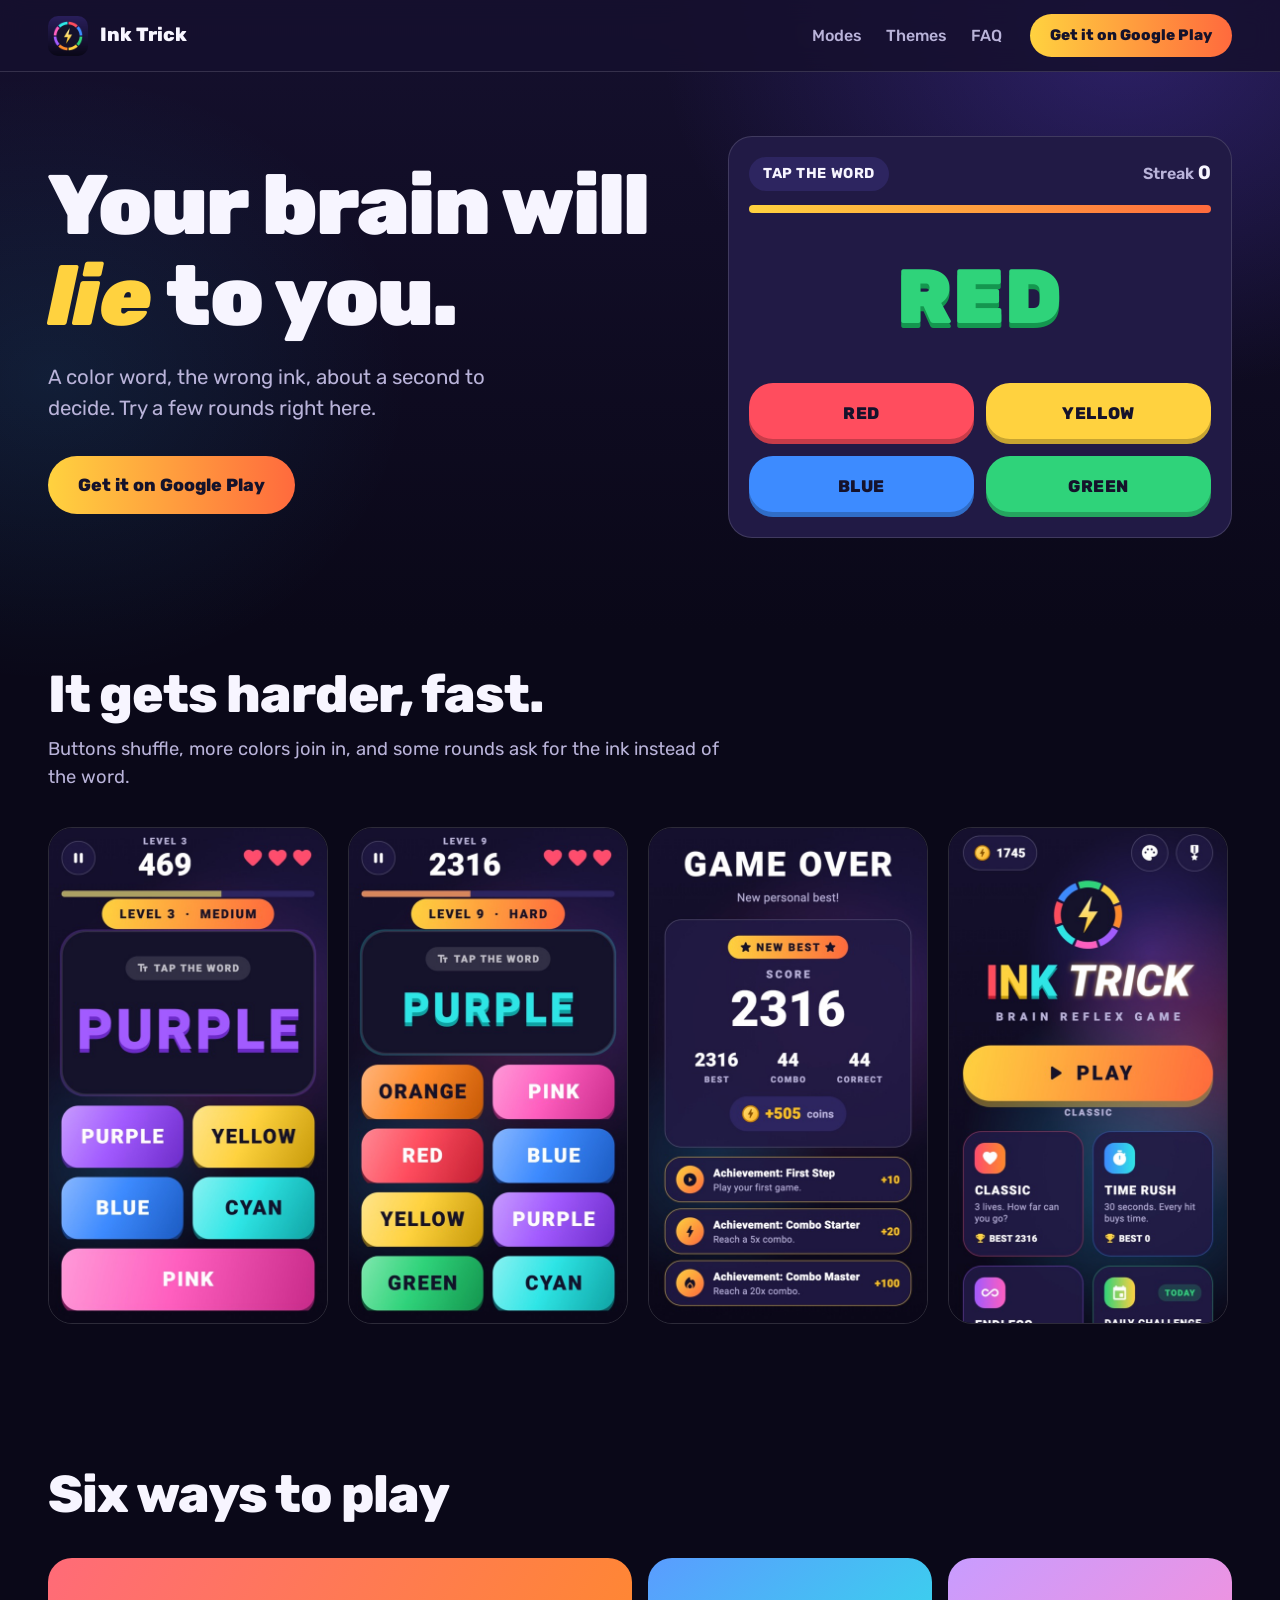
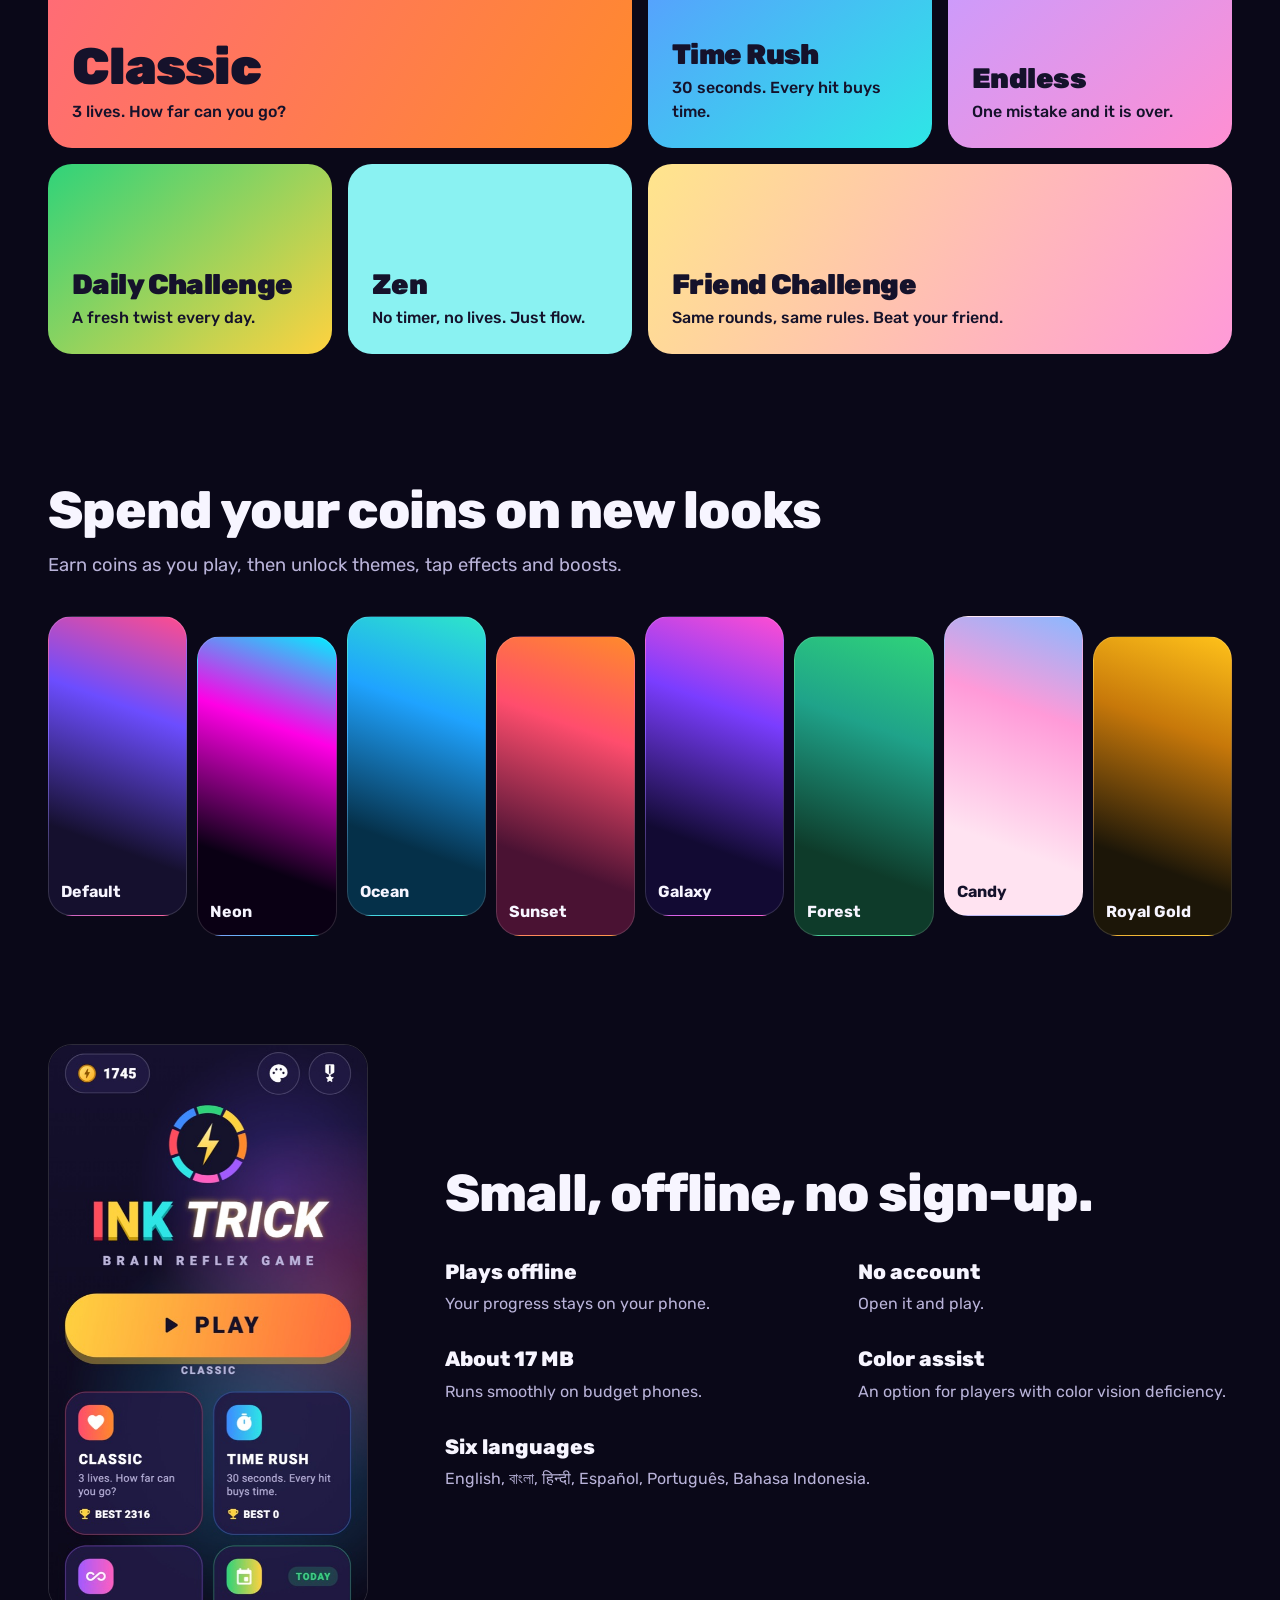
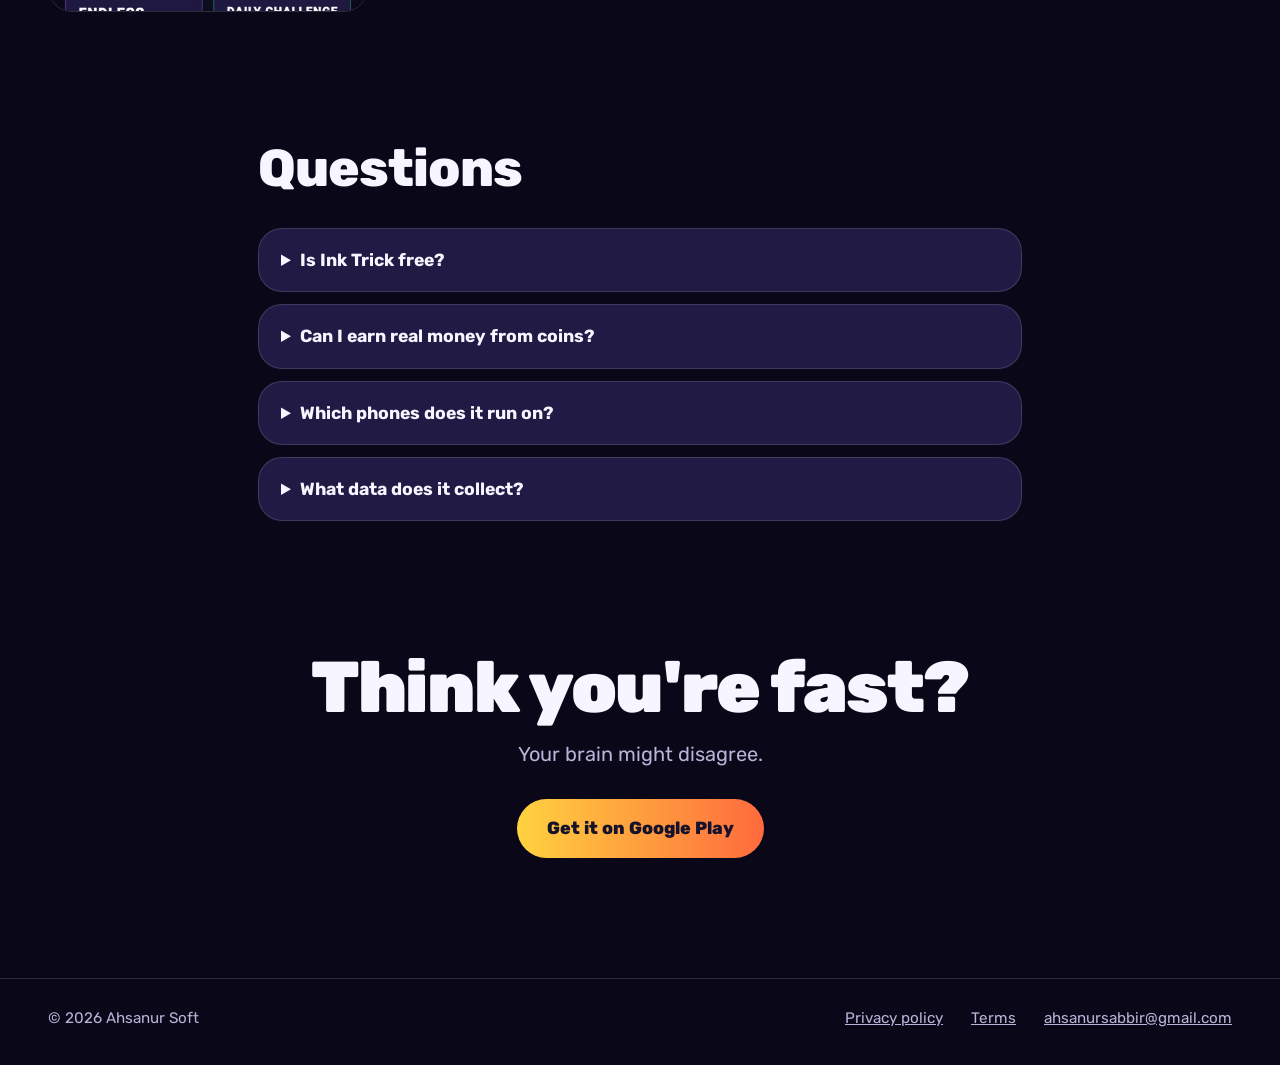
==== index.html @ 0a44278e "Add Ink Trick landing page and app-ads.txt One-page static site with a playable demo, served from th" ====
<!doctype html>
<html lang="en">
<head>
  <meta charset="utf-8">
  <meta name="viewport" content="width=device-width, initial-scale=1">
  <title>Ink Trick: Brain Reflex Game for Android</title>
  <meta name="description" content="A fast brain reflex game built on the Stroop effect. Tap the right color before time runs out. Free on Android, plays offline, no account needed.">
  <meta name="theme-color" content="#15102E">
  <link rel="icon" href="assets/icon.png" type="image/png">
  <link rel="preload" href="assets/rubik.woff2" as="font" type="font/woff2" crossorigin>
  <link rel="stylesheet" href="styles.css">
  <meta property="og:type" content="website">
  <meta property="og:title" content="Ink Trick: Brain Reflex Game">
  <meta property="og:description" content="Your eyes read one color. The ink shows another. Can you tap the right one in time?">
  <meta property="og:image" content="assets/og.jpg">
  <meta name="twitter:card" content="summary_large_image">
</head>
<body>
  <header class="nav">
    <a class="brand" href="#top">
      <img src="assets/icon.png" width="40" height="40" alt="">
      <span>Ink Trick</span>
    </a>
    <nav aria-label="Sections">
      <a href="#modes">Modes</a>
      <a href="#themes">Themes</a>
      <a href="#faq">FAQ</a>
    </nav>
    <a class="cta cta-small" href="https://play.google.com/store/apps/details?id=com.inktrick">Get it on Google Play</a>
  </header>

  <main id="top">
    <section class="hero">
      <div class="hero-copy">
        <h1>Your brain will <em>lie</em> to you.</h1>
        <p>A color word, the wrong ink, about a second to decide. Try a few rounds right here.</p>
        <a class="cta" href="https://play.google.com/store/apps/details?id=com.inktrick">Get it on Google Play</a>
      </div>

      <div class="demo" id="demo" aria-label="Playable Ink Trick demo">
        <div class="demo-top">
          <span id="rule" class="rule">Tap the word</span>
          <span class="streak">Streak <b id="streak">0</b></span>
        </div>
        <div class="timer"><div id="bar"></div></div>
        <div class="word-wrap">
          <div id="word" class="word" aria-live="polite">BLUE</div>
        </div>
        <div id="answers" class="answers"></div>
        <div id="over" class="over" hidden>
          <p id="overTitle" class="over-title"></p>
          <p id="overText"></p>
          <button id="again" class="again" type="button">Play again</button>
        </div>
      </div>
    </section>

    <section class="screens reveal">
      <div class="head">
        <h2>It gets harder, fast.</h2>
        <p>Buttons shuffle, more colors join in, and some rounds ask for the ink instead of the word.</p>
      </div>
      <div class="strip" tabindex="0" aria-label="Game screenshots">
        <img src="assets/01_gameplay.jpg" width="563" height="1000" loading="lazy" alt="Gameplay: the word PURPLE with five colored answer buttons">
        <img src="assets/02_hard_level.jpg" width="563" height="1000" loading="lazy" alt="A harder level with more colors on screen">
        <img src="assets/03_game_over.jpg" width="563" height="1000" loading="lazy" alt="Game over screen showing the final score">
        <img src="assets/00_home.jpg" width="563" height="1000" loading="lazy" alt="Home screen with the Play button and game modes">
        <img src="assets/05_how_to_play.jpg" width="563" height="1000" loading="lazy" alt="How to play screen explaining the rules">
      </div>
    </section>

    <section class="modes reveal" id="modes">
      <h2>Six ways to play</h2>
      <div class="bento">
        <article class="tile t-classic"><h3>Classic</h3><p>3 lives. How far can you go?</p></article>
        <article class="tile t-rush"><h3>Time Rush</h3><p>30 seconds. Every hit buys time.</p></article>
        <article class="tile t-endless"><h3>Endless</h3><p>One mistake and it is over.</p></article>
        <article class="tile t-daily"><h3>Daily Challenge</h3><p>A fresh twist every day.</p></article>
        <article class="tile t-zen"><h3>Zen</h3><p>No timer, no lives. Just flow.</p></article>
        <article class="tile t-friend"><h3>Friend Challenge</h3><p>Same rounds, same rules. Beat your friend.</p></article>
      </div>
    </section>

    <section class="themes reveal" id="themes">
      <h2>Spend your coins on new looks</h2>
      <p class="lede">Earn coins as you play, then unlock themes, tap effects and boosts.</p>
      <ul class="swatches">
        <li style="--a:#15102E;--b:#6C4DFF;--c:#FF4D8D">Default</li>
        <li style="--a:#0A0014;--b:#FF00E5;--c:#00F0FF">Neon</li>
        <li style="--a:#053049;--b:#1FA3FF;--c:#2EE6C8">Ocean</li>
        <li style="--a:#4A1233;--b:#FF4D6D;--c:#FF8A2B">Sunset</li>
        <li style="--a:#120A33;--b:#7A3DFF;--c:#FF4DD2">Galaxy</li>
        <li style="--a:#0E3B2A;--b:#1FA38A;--c:#2FD37A">Forest</li>
        <li class="light" style="--a:#FFE3F1;--b:#FF9AD8;--c:#8AB8FF">Candy</li>
        <li style="--a:#1C1608;--b:#C7780A;--c:#FFC21A">Royal Gold</li>
      </ul>
    </section>

    <section class="facts reveal">
      <img src="assets/00_home.jpg" width="563" height="1000" loading="lazy" alt="Ink Trick home screen">
      <div>
        <h2>Small, offline, no sign-up.</h2>
        <dl>
          <div><dt>Plays offline</dt><dd>Your progress stays on your phone.</dd></div>
          <div><dt>No account</dt><dd>Open it and play.</dd></div>
          <div><dt>About 17 MB</dt><dd>Runs smoothly on budget phones.</dd></div>
          <div><dt>Color assist</dt><dd>An option for players with color vision deficiency.</dd></div>
          <div class="wide"><dt>Six languages</dt><dd>English, বাংলা, हिन्दी, Español, Português, Bahasa Indonesia.</dd></div>
        </dl>
      </div>
    </section>

    <section class="faq reveal" id="faq">
      <h2>Questions</h2>
      <details>
        <summary>Is Ink Trick free?</summary>
        <p>Yes. The game is free and shows ads. Rewarded ads are always your choice.</p>
      </details>
      <details>
        <summary>Can I earn real money from coins?</summary>
        <p>No. Coins are only for use inside the game, on themes, tap effects and boosts. They cannot be cashed out.</p>
      </details>
      <details>
        <summary>Which phones does it run on?</summary>
        <p>Android phones and tablets, through Google Play.</p>
      </details>
      <details>
        <summary>What data does it collect?</summary>
        <p>The game has no account and no server of its own. Ads may use device data, as the <a href="https://ahsanurrahman.me/ink-trick/privacy-policy.html">privacy policy</a> explains.</p>
      </details>
    </section>

    <section class="closing reveal">
      <h2>Think you're fast?</h2>
      <p>Your brain might disagree.</p>
      <a class="cta" href="https://play.google.com/store/apps/details?id=com.inktrick">Get it on Google Play</a>
    </section>
  </main>

  <footer>
    <span>© 2026 Ahsanur Soft</span>
    <a href="https://ahsanurrahman.me/ink-trick/privacy-policy.html">Privacy policy</a>
    <a href="https://ahsanurrahman.me/ink-trick/terms.html">Terms</a>
    <a href="mailto:ahsanursabbir@gmail.com">ahsanursabbir@gmail.com</a>
  </footer>

  <script src="app.js"></script>
</body>
</html>
---- styles.css ----
@font-face {
  font-family: "Rubik";
  src: url("assets/rubik.woff2") format("woff2");
  font-weight: 300 900;
  font-style: normal;
  font-display: swap;
}
@font-face {
  font-family: "Rubik";
  src: url("assets/rubik-italic.woff2") format("woff2");
  font-weight: 300 900;
  font-style: italic;
  font-display: swap;
}

/* Colors are the game's own values (game_theme.dart, game_colors.dart).
   The site is dark only because the game's default look is. */
:root {
  --bg-top: #15102e;
  --bg-bottom: #0a0818;
  --surface: #211a45;
  --surface-high: #2d2560;
  --outline: rgb(255 255 255 / .14);
  --text: #f7f5ff;
  --muted: #b9b3d9;
  --ink: #15122b;
  --yellow: #ffd23f;
  --orange: #ff6a3d;
  --radius: 24px;
  --gutter: clamp(16px, 4vw, 48px);
  color-scheme: dark;
}

* { box-sizing: border-box; margin: 0; }
html { scroll-behavior: smooth; scroll-padding-top: 88px; }
body {
  font-family: "Rubik", system-ui, -apple-system, "Segoe UI", "Noto Sans Bengali", sans-serif;
  color: var(--text);
  line-height: 1.5;
  background:
    radial-gradient(52vw 40vw at 88% 4%, rgb(108 77 255 / .28), transparent 70%),
    radial-gradient(40vw 34vw at 4% 42%, rgb(46 197 255 / .10), transparent 70%),
    linear-gradient(var(--bg-top), var(--bg-bottom) 70%);
  background-attachment: fixed;
  background-color: var(--bg-bottom);
  overflow-x: hidden;
}
img { display: block; max-width: 100%; height: auto; }
a { color: inherit; }
:focus-visible { outline: 3px solid var(--yellow); outline-offset: 3px; }

h1, h2, h3 { line-height: 1.08; letter-spacing: -.02em; font-weight: 800; }
h2 { font-size: clamp(2rem, 4.4vw, 3.25rem); }

.cta {
  display: inline-block;
  padding: 16px 30px;
  border-radius: 999px;
  background: linear-gradient(90deg, var(--yellow), var(--orange));
  color: var(--ink);
  font-weight: 800;
  font-size: 1.1rem;
  text-decoration: none;
  white-space: nowrap;
  transition: transform .25s cubic-bezier(.16, 1, .3, 1);
}
.cta:hover { transform: translateY(-2px); }
.cta:active { transform: scale(.98); }
.cta-small { padding: 10px 20px; font-size: .95rem; }

/* Nav */
.nav {
  position: sticky;
  top: 0;
  z-index: 10;
  display: flex;
  align-items: center;
  gap: 28px;
  height: 72px;
  padding: 0 var(--gutter);
  background: rgb(21 16 46 / .86);
  border-bottom: 1px solid var(--outline);
  backdrop-filter: blur(12px);
  -webkit-backdrop-filter: blur(12px);
}
.brand { display: flex; align-items: center; gap: 12px; font-weight: 800; font-size: 1.2rem; text-decoration: none; }
.brand img { border-radius: 10px; }
.nav nav { display: flex; gap: 24px; margin-left: auto; }
.nav nav a { color: var(--muted); text-decoration: none; font-weight: 500; }
.nav nav a:hover { color: var(--text); }

section, footer { max-width: 1280px; margin-inline: auto; padding-inline: var(--gutter); }
main > section + section { margin-top: clamp(72px, 10vw, 136px); }

/* Hero */
.hero {
  display: grid;
  grid-template-columns: 1.1fr .9fr;
  gap: clamp(32px, 5vw, 72px);
  align-items: center;
  padding-top: clamp(32px, 5vw, 64px);
}
h1 { font-size: clamp(3rem, 6.6vw, 5.5rem); font-weight: 900; }
h1 em { font-style: italic; color: var(--yellow); padding-right: .06em; }
.hero-copy p { margin: 20px 0 32px; max-width: 34ch; font-size: clamp(1.1rem, 1.6vw, 1.3rem); color: var(--muted); }

/* Demo */
.demo {
  position: relative;
  padding: 20px;
  border-radius: var(--radius);
  background: var(--surface);
  border: 1px solid var(--outline);
  overflow: hidden;
}
.demo-top { display: flex; justify-content: space-between; align-items: center; font-weight: 600; color: var(--muted); }
.rule { padding: 6px 14px; border-radius: 999px; background: var(--surface-high); font-size: .9rem; font-weight: 700; color: var(--text); letter-spacing: .04em; text-transform: uppercase; }
.streak b { color: var(--text); font-size: 1.2rem; font-variant-numeric: tabular-nums; }
.timer { height: 8px; margin-top: 14px; border-radius: 999px; background: var(--bg-bottom); overflow: hidden; }
.timer div { height: 100%; background: linear-gradient(90deg, var(--yellow), var(--orange)); transform-origin: left; }
.word-wrap { display: grid; place-items: center; height: clamp(120px, 15vw, 170px); }
.word {
  font-weight: 900;
  font-size: clamp(2.8rem, 6.4vw, 4.8rem);
  letter-spacing: .01em;
  line-height: 1;
  text-shadow: 0 5px 0 var(--shade, transparent);
}
.answers { display: grid; grid-template-columns: 1fr 1fr; gap: 12px; }
.answers button {
  padding: 18px 8px;
  border: 0;
  border-radius: var(--radius);
  font: inherit;
  font-weight: 800;
  font-size: 1.05rem;
  letter-spacing: .03em;
  cursor: pointer;
  box-shadow: inset 0 -5px 0 rgb(0 0 0 / .22);
  transition: transform .12s ease-out;
}
.answers button:active { transform: translateY(2px) scale(.98); }
.over {
  position: absolute;
  inset: 0;
  display: flex;
  flex-direction: column;
  align-items: center;
  justify-content: center;
  gap: 10px;
  padding: 24px;
  text-align: center;
  background: rgb(21 16 46 / .95);
}
.over[hidden] { display: none; }
.over-title { font-size: 2rem; font-weight: 900; }
.over p { color: var(--muted); }
.over .over-title { color: var(--text); }
.again {
  margin-top: 10px;
  padding: 12px 28px;
  border-radius: 999px;
  border: 2px solid var(--yellow);
  background: transparent;
  color: var(--yellow);
  font: inherit;
  font-weight: 800;
  cursor: pointer;
}
.again:hover { background: var(--yellow); color: var(--ink); }

/* Screens */
.head p, .lede { margin-top: 14px; max-width: 58ch; color: var(--muted); font-size: 1.15rem; }
.strip {
  display: grid;
  grid-auto-flow: column;
  grid-auto-columns: clamp(200px, 22vw, 280px);
  gap: 20px;
  margin-top: 36px;
  padding-bottom: 14px;
  overflow-x: auto;
  scroll-snap-type: x mandatory;
  scrollbar-color: var(--surface-high) transparent;
}
.strip img { border-radius: var(--radius); scroll-snap-align: start; border: 1px solid var(--outline); }

/* Modes */
.bento {
  display: grid;
  grid-template-columns: repeat(4, 1fr);
  grid-auto-rows: minmax(190px, auto);
  gap: 16px;
  margin-top: 36px;
}
.tile {
  display: flex;
  flex-direction: column;
  justify-content: flex-end;
  gap: 6px;
  padding: 24px;
  border-radius: var(--radius);
  color: var(--ink);
  transition: transform .3s cubic-bezier(.16, 1, .3, 1);
}
.tile:hover { transform: translateY(-4px); }
.tile h3 { font-size: clamp(1.4rem, 2.2vw, 1.9rem); font-weight: 900; }
.tile p { font-weight: 500; }
.t-classic { grid-column: span 2; background: linear-gradient(120deg, #ff6b78, #ff8a2b); }
.t-classic h3 { font-size: clamp(2rem, 4vw, 3.25rem); }
.t-rush { background: linear-gradient(140deg, #5a9cff, #2ee6e6); }
.t-endless { background: linear-gradient(140deg, #c89cff, #ff8fd2); }
.t-daily { background: linear-gradient(140deg, #2fd37a, #ffd23f); }
.t-zen { background: #8af2f2; }
.t-friend { grid-column: span 2; background: linear-gradient(120deg, #ffe58c, #ff9ad8); }

/* Themes */
.swatches {
  display: grid;
  grid-template-columns: repeat(8, 1fr);
  gap: 10px;
  margin-top: 36px;
  padding: 0;
  list-style: none;
}
.swatches li {
  display: flex;
  align-items: flex-end;
  min-height: 300px;
  padding: 14px 12px;
  border-radius: var(--radius);
  border: 1px solid var(--outline);
  font-weight: 700;
  line-height: 1.15;
  color: #f7f5ff;
  background: linear-gradient(200deg, var(--c), var(--b) 32%, var(--a) 74%);
}
.swatches li.light { color: var(--ink); }
.swatches li:nth-child(even) { transform: translateY(20px); }

/* Facts */
.facts {
  display: grid;
  grid-template-columns: minmax(220px, 320px) 1fr;
  gap: clamp(32px, 6vw, 88px);
  align-items: center;
}
.facts img { border-radius: var(--radius); border: 1px solid var(--outline); }
.facts dl { display: grid; grid-template-columns: 1fr 1fr; gap: 28px 40px; margin-top: 36px; }
.facts dt { font-weight: 800; font-size: 1.3rem; }
.facts dd { margin: 4px 0 0; color: var(--muted); }
.facts .wide { grid-column: 1 / -1; }

/* FAQ */
.faq { max-width: 860px; }
.faq details { margin-top: 12px; padding: 18px 22px; border-radius: var(--radius); background: var(--surface); border: 1px solid var(--outline); }
.faq h2 + details { margin-top: 32px; }
.faq summary { font-weight: 700; font-size: 1.1rem; cursor: pointer; }
.faq details p { margin-top: 10px; color: var(--muted); }
.faq a { color: var(--yellow); }

/* Closing */
.closing { text-align: center; }
.closing h2 { font-size: clamp(2.6rem, 6vw, 4.5rem); font-weight: 900; }
.closing p { margin: 12px 0 30px; color: var(--muted); font-size: 1.25rem; }

footer {
  display: flex;
  flex-wrap: wrap;
  gap: 12px 28px;
  margin-top: clamp(72px, 10vw, 120px);
  padding-block: 28px 36px;
  border-top: 1px solid var(--outline);
  color: var(--muted);
  font-size: .95rem;
}
footer span { margin-right: auto; }

/* Reveal only runs when JS adds .js, so content is visible without it. */
@media (prefers-reduced-motion: no-preference) {
  .js .reveal { opacity: 0; transform: translateY(24px); transition: opacity .7s cubic-bezier(.16, 1, .3, 1), transform .7s cubic-bezier(.16, 1, .3, 1); }
  .js .reveal.seen { opacity: 1; transform: none; }
  .word.pop { animation: pop .22s cubic-bezier(.16, 1, .3, 1); }
  @keyframes pop { from { transform: scale(.86); opacity: .4; } }
}
@media (prefers-reduced-motion: reduce) {
  html { scroll-behavior: auto; }
  .cta, .tile, .answers button { transition: none; }
}

@media (max-width: 900px) {
  .hero { grid-template-columns: 1fr; }
  .hero-copy p { max-width: none; }
  .bento { grid-template-columns: 1fr 1fr; grid-auto-rows: minmax(150px, auto); }
  .swatches { grid-template-columns: repeat(4, 1fr); }
  .swatches li { min-height: 170px; }
  .swatches li:nth-child(even) { transform: none; }
  .facts { grid-template-columns: 1fr; }
  .facts img { display: none; }
}
@media (max-width: 640px) {
  .nav { gap: 12px; }
  .nav nav { display: none; }
  .nav .cta-small { margin-left: auto; padding: 9px 14px; font-size: .85rem; }
  .brand span { display: none; }
  .bento { grid-template-columns: 1fr; }
  .t-classic, .t-friend { grid-column: auto; }
  .swatches { grid-template-columns: 1fr 1fr; }
  .facts dl { grid-template-columns: 1fr; }
  .strip { grid-auto-columns: 62vw; }
}
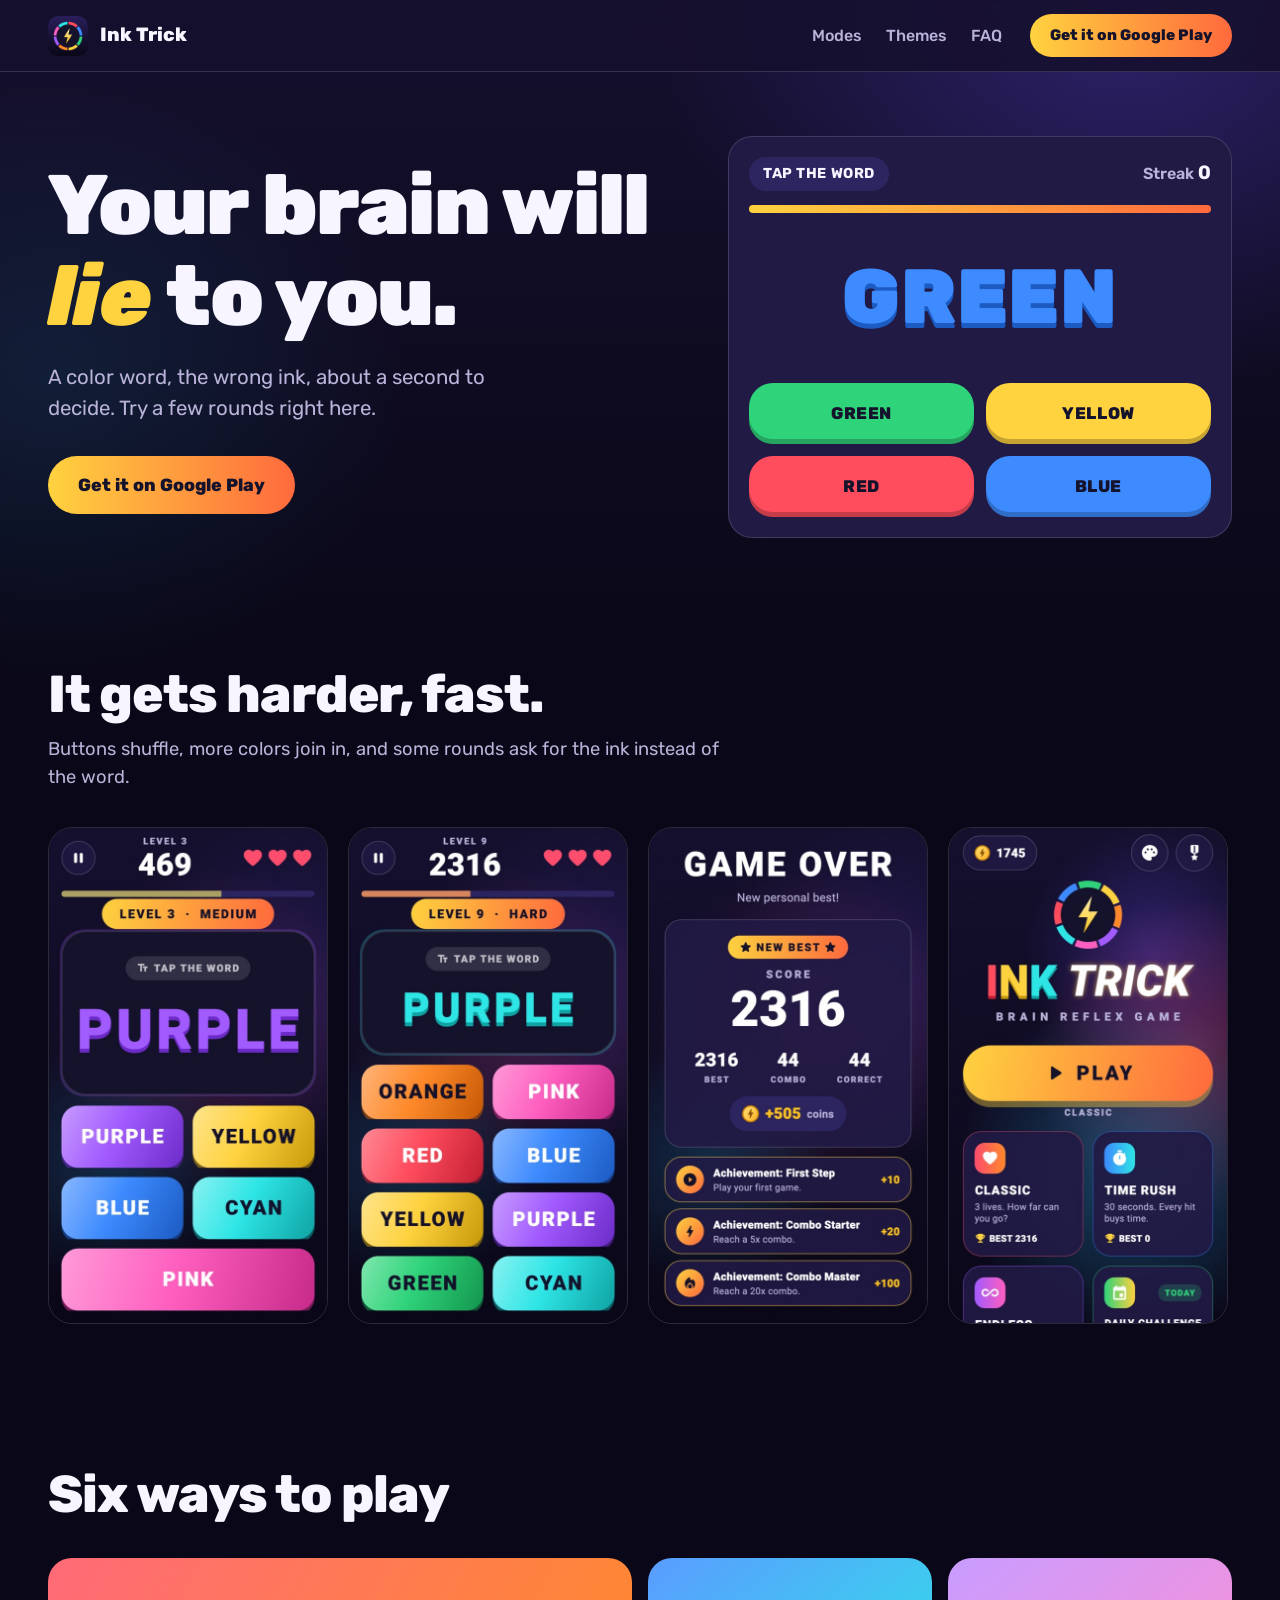
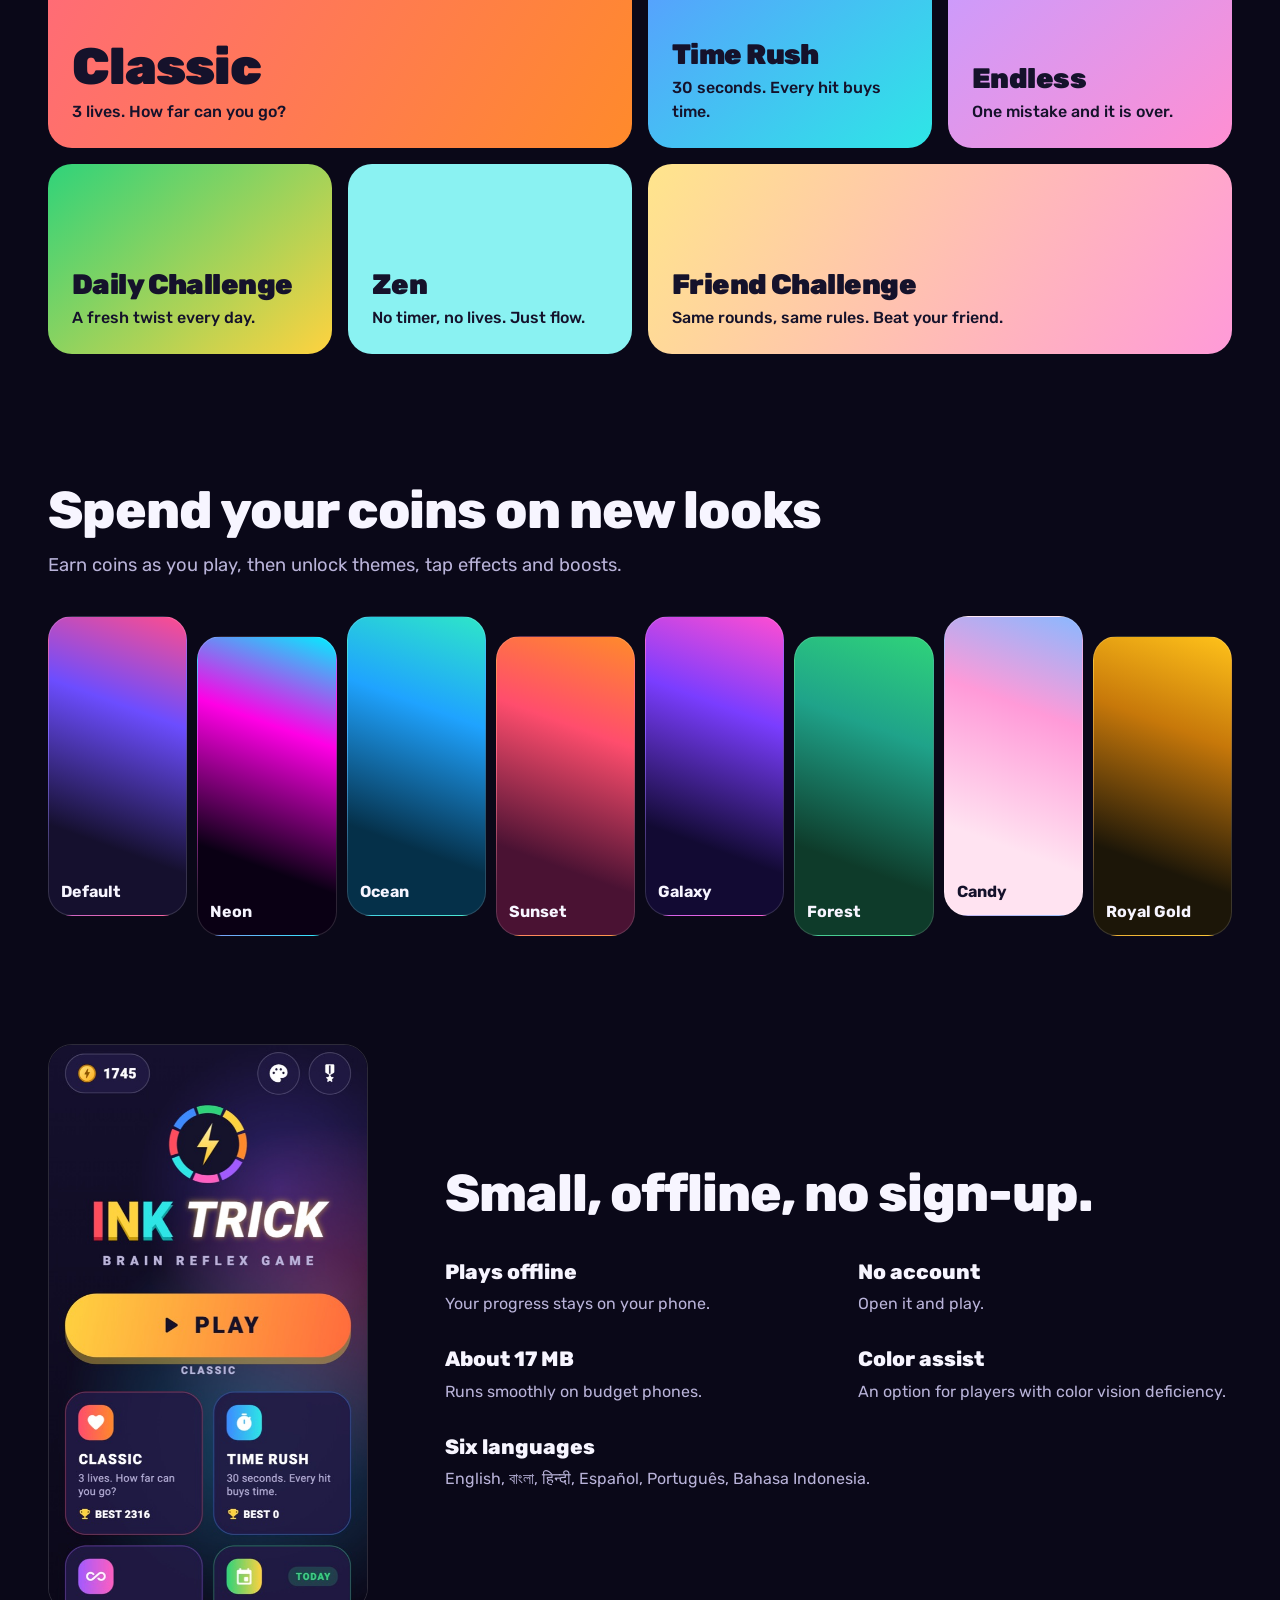
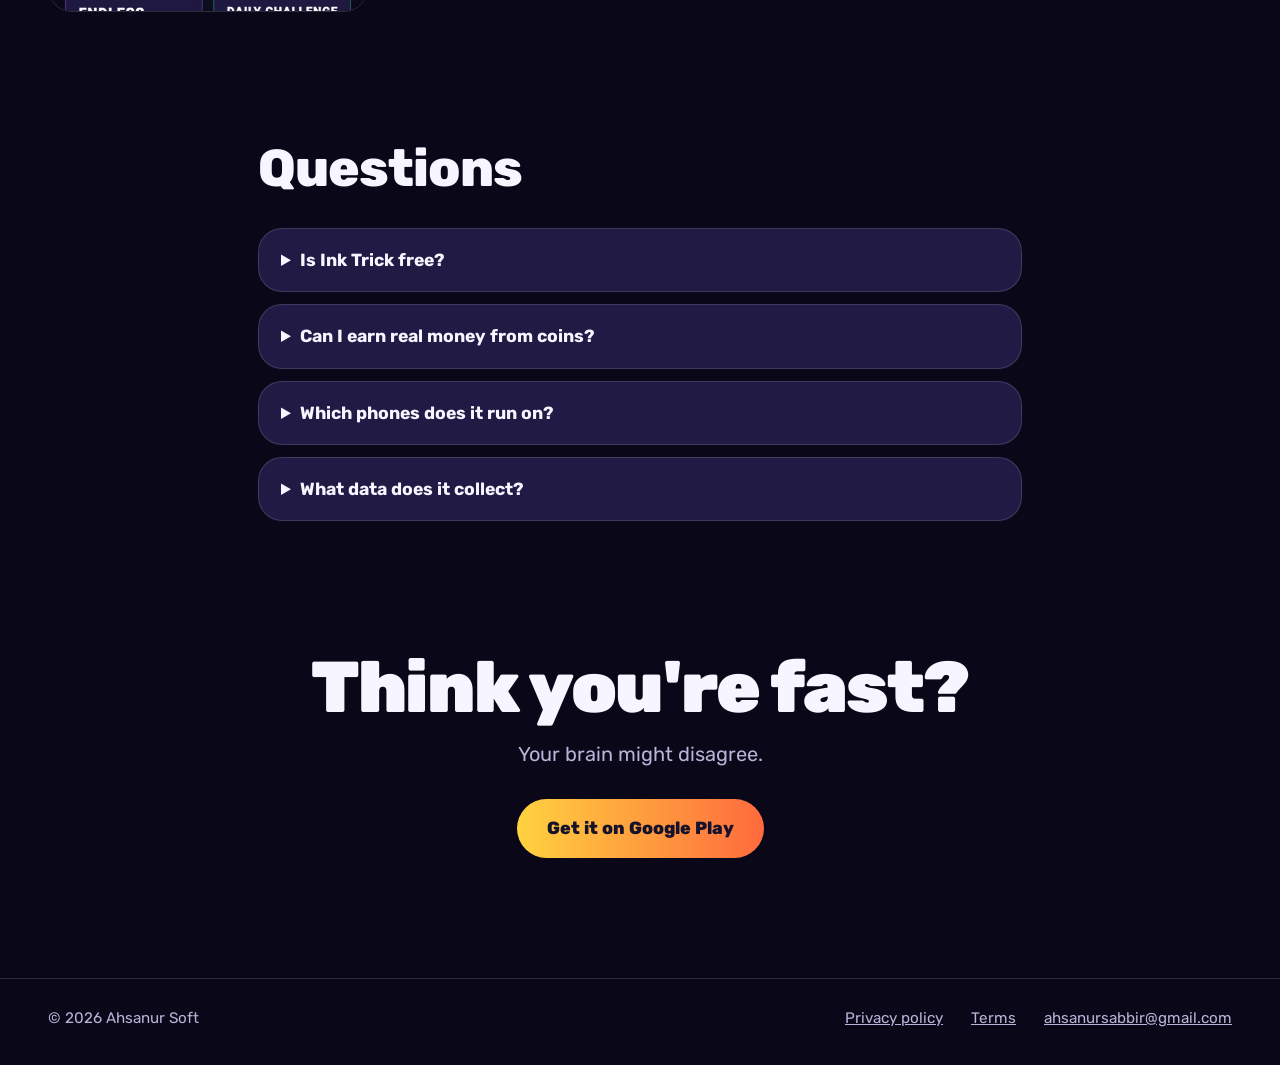
==== commit 0a1932ab: "Use absolute og:image URL for link previews Co-Authored-By: Claude Opus 5.5 <noreply@anthropic.com>" ====
--- a/index.html
+++ b/index.html
@@ -12,7 +12,8 @@
   <meta property="og:type" content="website">
   <meta property="og:title" content="Ink Trick: Brain Reflex Game">
   <meta property="og:description" content="Your eyes read one color. The ink shows another. Can you tap the right one in time?">
-  <meta property="og:image" content="assets/og.jpg">
+  <meta property="og:image" content="https://inktrick-game.github.io/assets/og.jpg">
+  <meta property="og:url" content="https://inktrick-game.github.io/">
   <meta name="twitter:card" content="summary_large_image">
 </head>
 <body>
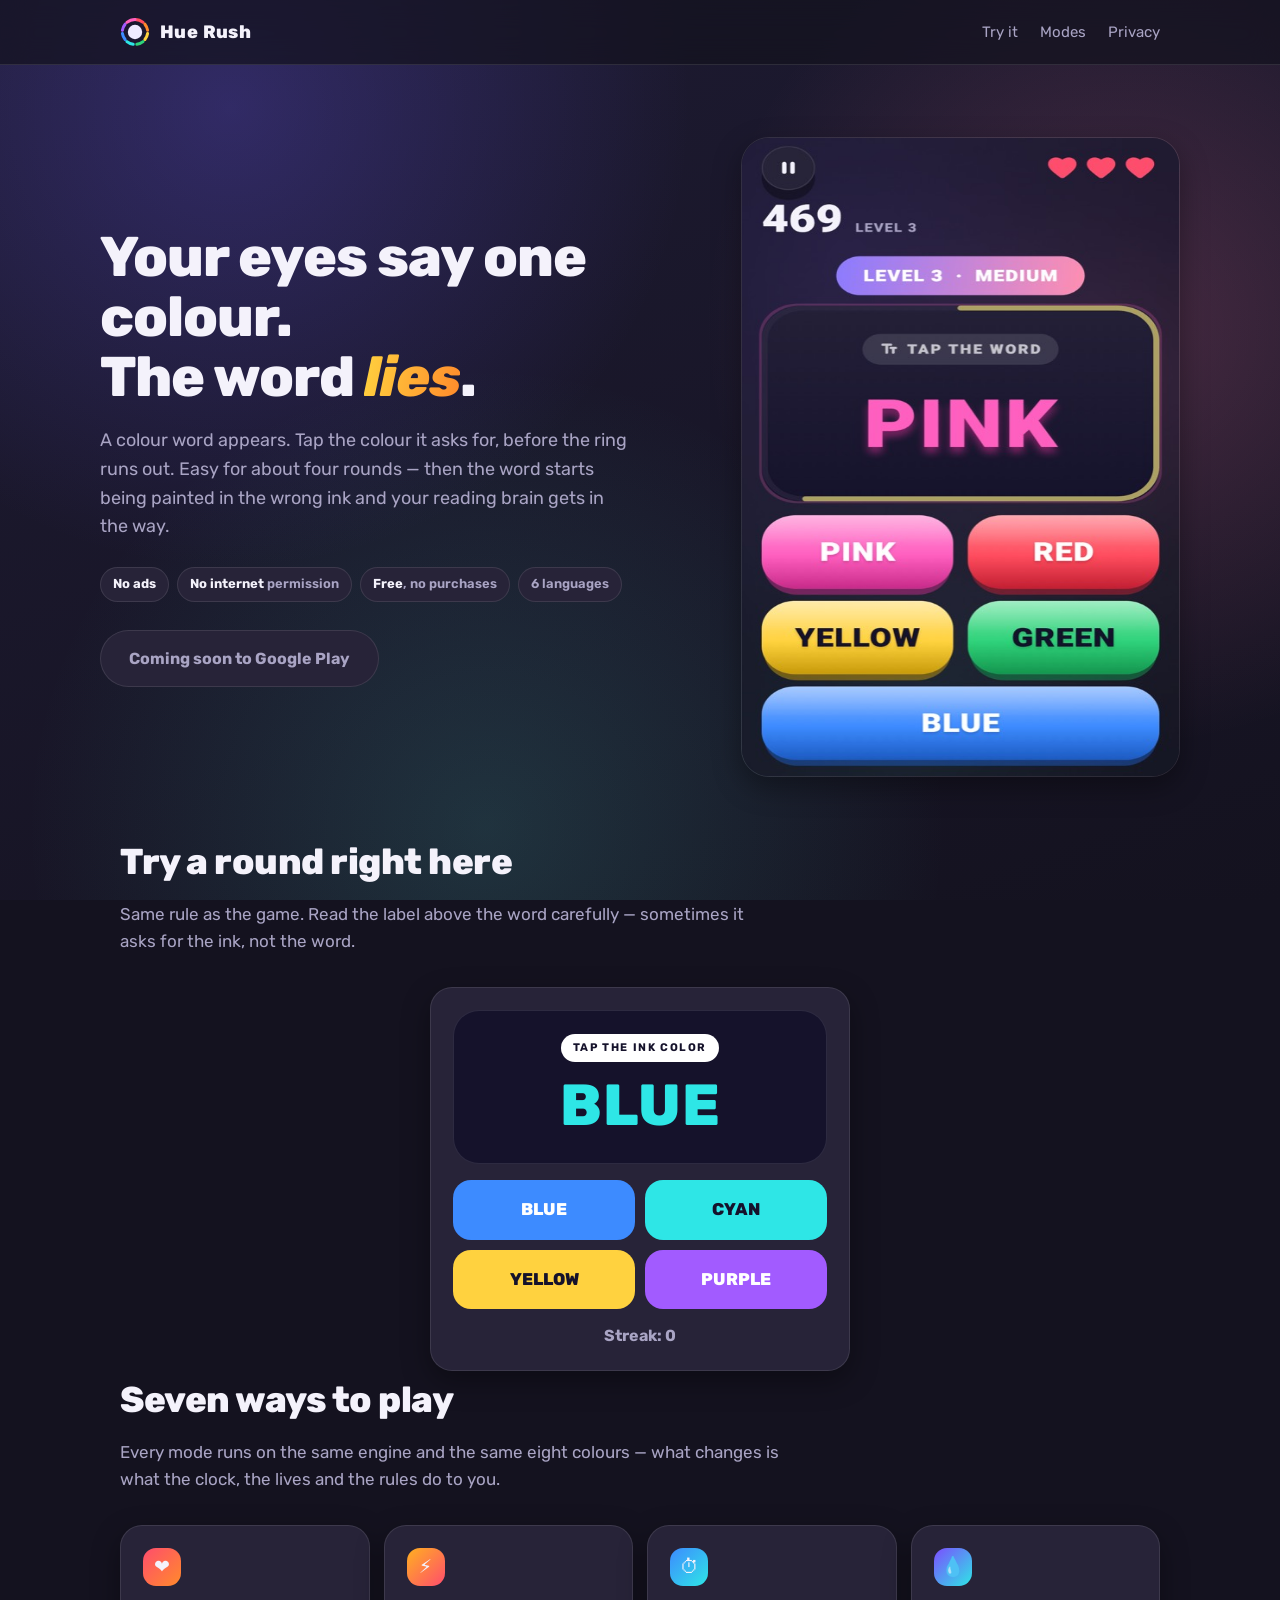
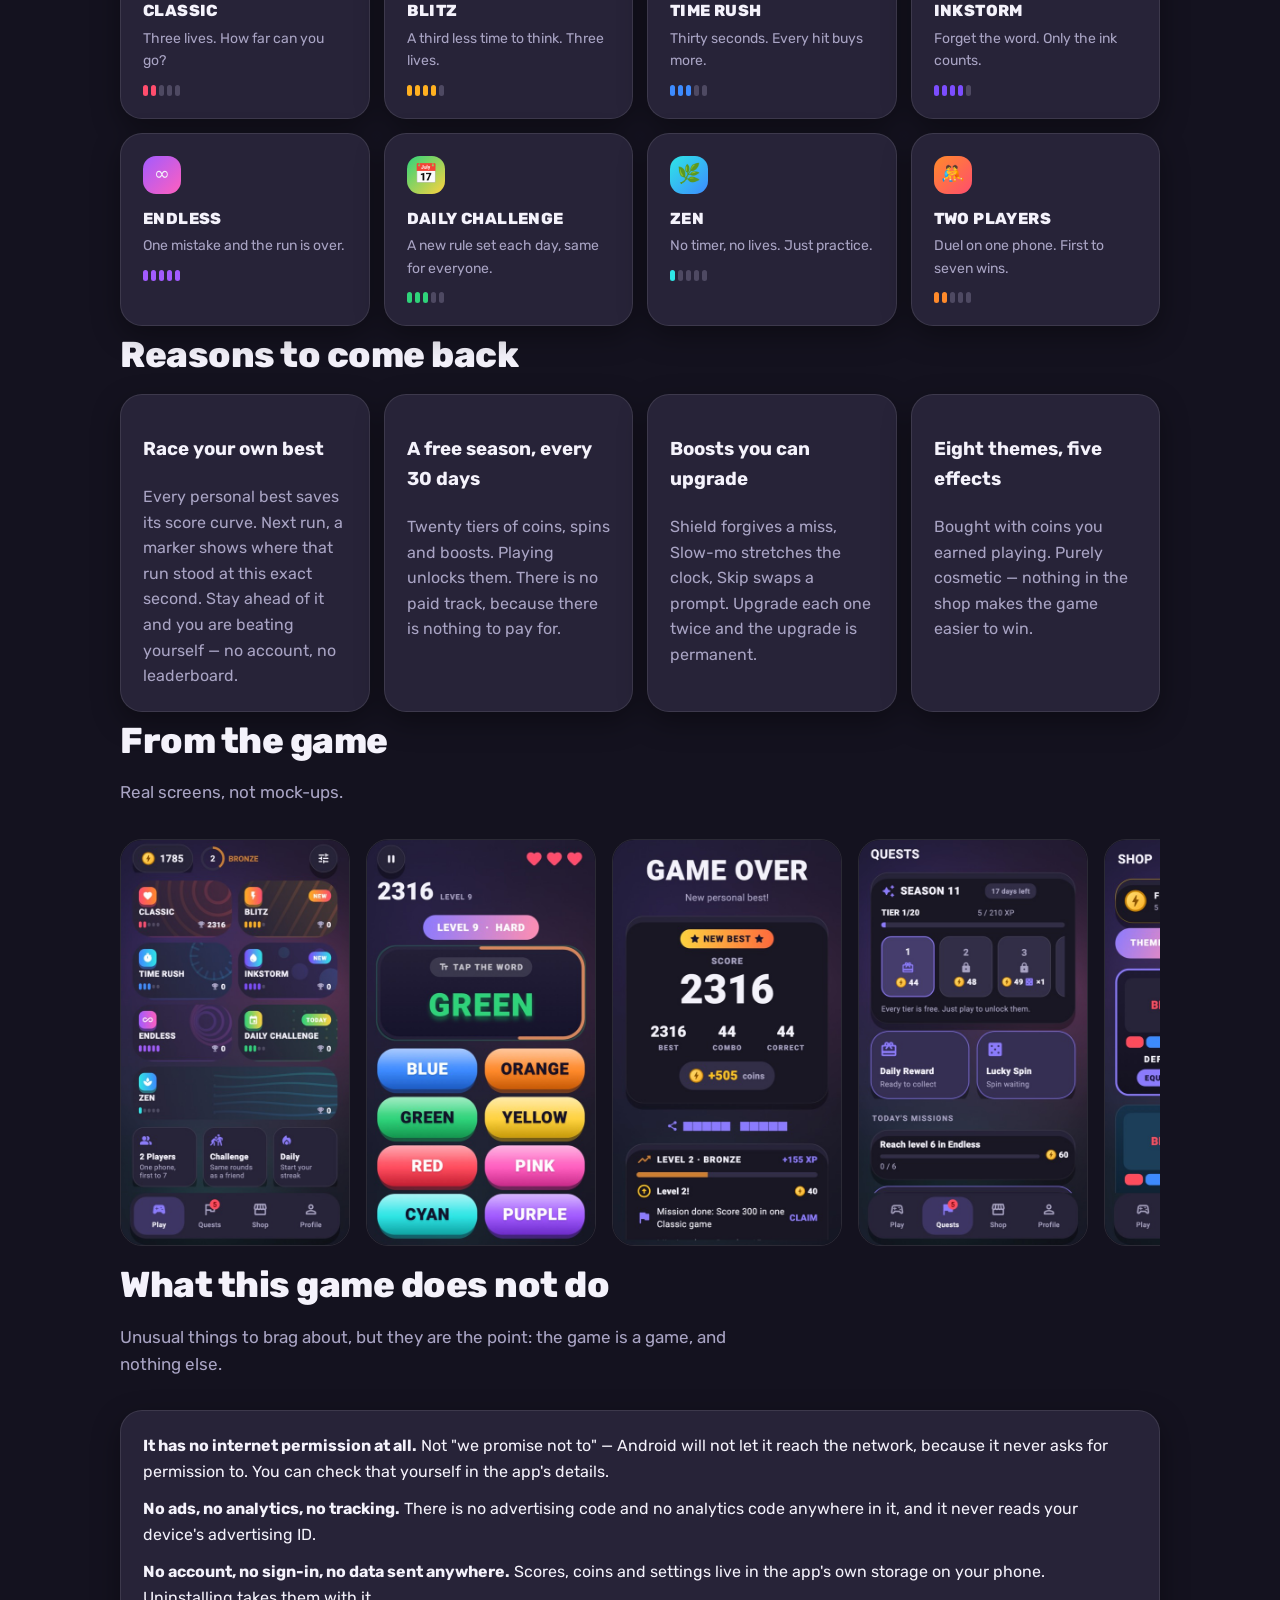
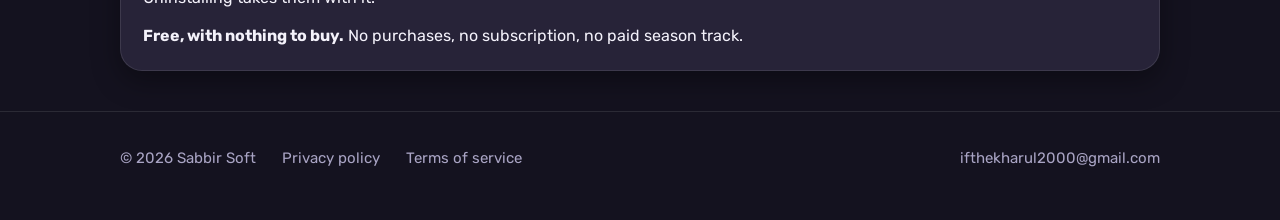
==== commit 1ede0bbc: "Rebuild the site for Hue Rush The pages still carried the Ink Trick identity, down to an app-ads.txt" ====
--- a/index.html
+++ b/index.html
@@ -1,150 +1,231 @@
 <!doctype html>
 <html lang="en">
 <head>
-  <meta charset="utf-8">
-  <meta name="viewport" content="width=device-width, initial-scale=1">
-  <title>Ink Trick: Brain Reflex Game for Android</title>
-  <meta name="description" content="A fast brain reflex game built on the Stroop effect. Tap the right color before time runs out. Free on Android, plays offline, no account needed.">
-  <meta name="theme-color" content="#15102E">
-  <link rel="icon" href="assets/icon.png" type="image/png">
-  <link rel="preload" href="assets/rubik.woff2" as="font" type="font/woff2" crossorigin>
-  <link rel="stylesheet" href="styles.css">
-  <meta property="og:type" content="website">
-  <meta property="og:title" content="Ink Trick: Brain Reflex Game">
-  <meta property="og:description" content="Your eyes read one color. The ink shows another. Can you tap the right one in time?">
-  <meta property="og:image" content="https://inktrick-game.github.io/assets/og.jpg">
-  <meta property="og:url" content="https://inktrick-game.github.io/">
-  <meta name="twitter:card" content="summary_large_image">
+<meta charset="utf-8">
+<meta name="viewport" content="width=device-width, initial-scale=1">
+<title>Hue Rush: Color Reflex Game</title>
+<meta name="description" content="Your eyes read one colour, the word says another. A free, offline colour-reflex game for Android. No ads, no internet, no purchases.">
+<link rel="icon" href="assets/icon.png">
+<link rel="stylesheet" href="styles.css">
+<meta property="og:title" content="Hue Rush: Color Reflex Game">
+<meta property="og:description" content="Your eyes read one colour, the word says another. Free, offline, no ads.">
+<meta property="og:image" content="https://huerush-game.github.io/assets/og.jpg">
+<meta property="og:url" content="https://huerush-game.github.io/">
+<meta name="twitter:card" content="summary_large_image">
 </head>
 <body>
-  <header class="nav">
-    <a class="brand" href="#top">
-      <img src="assets/icon.png" width="40" height="40" alt="">
-      <span>Ink Trick</span>
+
+<header>
+  <div class="wrap bar">
+    <a class="brand" href="/">
+      <svg width="30" height="30" viewBox="0 0 100 100" aria-hidden="true">
+        <g fill="none" stroke-width="10" stroke-linecap="round">
+          <path d="M50 8a42 42 0 0 1 27 10" stroke="#FF4D5E"/>
+          <path d="M83 24a42 42 0 0 1 9 20" stroke="#FF8A2B"/>
+          <path d="M92 55a42 42 0 0 1-9 20" stroke="#FFD23F"/>
+          <path d="M77 82a42 42 0 0 1-21 9" stroke="#2FD37A"/>
+          <path d="M44 91a42 42 0 0 1-21-9" stroke="#2EE6E6"/>
+          <path d="M17 75a42 42 0 0 1-9-20" stroke="#3D8BFF"/>
+          <path d="M8 44a42 42 0 0 1 9-20" stroke="#A25BFF"/>
+          <path d="M23 18A42 42 0 0 1 50 8" stroke="#FF5FBF"/>
+        </g>
+        <circle cx="50" cy="50" r="24" fill="#EFEAFF"/>
+      </svg>
+      Hue Rush
     </a>
-    <nav aria-label="Sections">
+    <nav>
+      <a href="#play">Try it</a>
       <a href="#modes">Modes</a>
-      <a href="#themes">Themes</a>
-      <a href="#faq">FAQ</a>
+      <a href="#privacy">Privacy</a>
     </nav>
-    <a class="cta cta-small" href="https://play.google.com/store/apps/details?id=com.inktrick">Get it on Google Play</a>
-  </header>
-
-  <main id="top">
-    <section class="hero">
-      <div class="hero-copy">
-        <h1>Your brain will <em>lie</em> to you.</h1>
-        <p>A color word, the wrong ink, about a second to decide. Try a few rounds right here.</p>
-        <a class="cta" href="https://play.google.com/store/apps/details?id=com.inktrick">Get it on Google Play</a>
-      </div>
-
-      <div class="demo" id="demo" aria-label="Playable Ink Trick demo">
-        <div class="demo-top">
-          <span id="rule" class="rule">Tap the word</span>
-          <span class="streak">Streak <b id="streak">0</b></span>
-        </div>
-        <div class="timer"><div id="bar"></div></div>
-        <div class="word-wrap">
-          <div id="word" class="word" aria-live="polite">BLUE</div>
-        </div>
-        <div id="answers" class="answers"></div>
-        <div id="over" class="over" hidden>
-          <p id="overTitle" class="over-title"></p>
-          <p id="overText"></p>
-          <button id="again" class="again" type="button">Play again</button>
-        </div>
-      </div>
-    </section>
-
-    <section class="screens reveal">
-      <div class="head">
-        <h2>It gets harder, fast.</h2>
-        <p>Buttons shuffle, more colors join in, and some rounds ask for the ink instead of the word.</p>
-      </div>
-      <div class="strip" tabindex="0" aria-label="Game screenshots">
-        <img src="assets/01_gameplay.jpg" width="563" height="1000" loading="lazy" alt="Gameplay: the word PURPLE with five colored answer buttons">
-        <img src="assets/02_hard_level.jpg" width="563" height="1000" loading="lazy" alt="A harder level with more colors on screen">
-        <img src="assets/03_game_over.jpg" width="563" height="1000" loading="lazy" alt="Game over screen showing the final score">
-        <img src="assets/00_home.jpg" width="563" height="1000" loading="lazy" alt="Home screen with the Play button and game modes">
-        <img src="assets/05_how_to_play.jpg" width="563" height="1000" loading="lazy" alt="How to play screen explaining the rules">
-      </div>
-    </section>
-
-    <section class="modes reveal" id="modes">
-      <h2>Six ways to play</h2>
-      <div class="bento">
-        <article class="tile t-classic"><h3>Classic</h3><p>3 lives. How far can you go?</p></article>
-        <article class="tile t-rush"><h3>Time Rush</h3><p>30 seconds. Every hit buys time.</p></article>
-        <article class="tile t-endless"><h3>Endless</h3><p>One mistake and it is over.</p></article>
-        <article class="tile t-daily"><h3>Daily Challenge</h3><p>A fresh twist every day.</p></article>
-        <article class="tile t-zen"><h3>Zen</h3><p>No timer, no lives. Just flow.</p></article>
-        <article class="tile t-friend"><h3>Friend Challenge</h3><p>Same rounds, same rules. Beat your friend.</p></article>
-      </div>
-    </section>
-
-    <section class="themes reveal" id="themes">
-      <h2>Spend your coins on new looks</h2>
-      <p class="lede">Earn coins as you play, then unlock themes, tap effects and boosts.</p>
-      <ul class="swatches">
-        <li style="--a:#15102E;--b:#6C4DFF;--c:#FF4D8D">Default</li>
-        <li style="--a:#0A0014;--b:#FF00E5;--c:#00F0FF">Neon</li>
-        <li style="--a:#053049;--b:#1FA3FF;--c:#2EE6C8">Ocean</li>
-        <li style="--a:#4A1233;--b:#FF4D6D;--c:#FF8A2B">Sunset</li>
-        <li style="--a:#120A33;--b:#7A3DFF;--c:#FF4DD2">Galaxy</li>
-        <li style="--a:#0E3B2A;--b:#1FA38A;--c:#2FD37A">Forest</li>
-        <li class="light" style="--a:#FFE3F1;--b:#FF9AD8;--c:#8AB8FF">Candy</li>
-        <li style="--a:#1C1608;--b:#C7780A;--c:#FFC21A">Royal Gold</li>
-      </ul>
-    </section>
-
-    <section class="facts reveal">
-      <img src="assets/00_home.jpg" width="563" height="1000" loading="lazy" alt="Ink Trick home screen">
-      <div>
-        <h2>Small, offline, no sign-up.</h2>
-        <dl>
-          <div><dt>Plays offline</dt><dd>Your progress stays on your phone.</dd></div>
-          <div><dt>No account</dt><dd>Open it and play.</dd></div>
-          <div><dt>About 17 MB</dt><dd>Runs smoothly on budget phones.</dd></div>
-          <div><dt>Color assist</dt><dd>An option for players with color vision deficiency.</dd></div>
-          <div class="wide"><dt>Six languages</dt><dd>English, বাংলা, हिन्दी, Español, Português, Bahasa Indonesia.</dd></div>
-        </dl>
-      </div>
-    </section>
-
-    <section class="faq reveal" id="faq">
-      <h2>Questions</h2>
-      <details>
-        <summary>Is Ink Trick free?</summary>
-        <p>Yes. The game is free and shows ads. Rewarded ads are always your choice.</p>
-      </details>
-      <details>
-        <summary>Can I earn real money from coins?</summary>
-        <p>No. Coins are only for use inside the game, on themes, tap effects and boosts. They cannot be cashed out.</p>
-      </details>
-      <details>
-        <summary>Which phones does it run on?</summary>
-        <p>Android phones and tablets, through Google Play.</p>
-      </details>
-      <details>
-        <summary>What data does it collect?</summary>
-        <p>The game has no account and no server of its own. Ads may use device data, as the <a href="https://ahsanurrahman.me/ink-trick/privacy-policy.html">privacy policy</a> explains.</p>
-      </details>
-    </section>
-
-    <section class="closing reveal">
-      <h2>Think you're fast?</h2>
-      <p>Your brain might disagree.</p>
-      <a class="cta" href="https://play.google.com/store/apps/details?id=com.inktrick">Get it on Google Play</a>
-    </section>
-  </main>
-
-  <footer>
-    <span>© 2026 Ahsanur Soft</span>
-    <a href="https://ahsanurrahman.me/ink-trick/privacy-policy.html">Privacy policy</a>
-    <a href="https://ahsanurrahman.me/ink-trick/terms.html">Terms</a>
-    <a href="mailto:ahsanursabbir@gmail.com">ahsanursabbir@gmail.com</a>
-  </footer>
-
-  <script src="app.js"></script>
+  </div>
+</header>
+
+<main>
+
+<div class="wrap hero">
+  <div>
+    <h1>Your eyes say one colour.<br>The word <span class="lie">lies</span>.</h1>
+    <p class="lede">
+      A colour word appears. Tap the colour it asks for, before the ring runs
+      out. Easy for about four rounds — then the word starts being painted in
+      the wrong ink and your reading brain gets in the way.
+    </p>
+    <div class="badges">
+      <span class="badge"><b>No ads</b></span>
+      <span class="badge"><b>No internet</b> permission</span>
+      <span class="badge"><b>Free</b>, no purchases</span>
+      <span class="badge">6 languages</span>
+    </div>
+    <a class="cta soon" href="#play">Coming soon to Google Play</a>
+  </div>
+  <div class="art">
+    <img class="shot" src="assets/01_gameplay.jpg" width="360" height="640"
+         alt="Hue Rush gameplay: the word BLUE painted in blue, with colour buttons below">
+  </div>
+</div>
+
+<section id="play" class="wrap">
+  <h2>Try a round right here</h2>
+  <p class="sub">
+    Same rule as the game. Read the label above the word carefully — sometimes
+    it asks for the ink, not the word.
+  </p>
+  <div class="demo card">
+    <div class="prompt">
+      <span class="rule" id="rule">TAP THE WORD</span>
+      <div class="word" id="word">BLUE</div>
+    </div>
+    <div class="answers" id="answers"></div>
+    <div class="verdict" id="verdict">Streak: 0</div>
+  </div>
+</section>
+
+<section id="modes" class="wrap">
+  <h2>Seven ways to play</h2>
+  <p class="sub">
+    Every mode runs on the same engine and the same eight colours — what
+    changes is what the clock, the lives and the rules do to you.
+  </p>
+  <div class="grid">
+    <div class="card mode">
+      <div class="dot" style="background:linear-gradient(135deg,#FF4D6D,#FF8A2B)">❤</div>
+      <h3>CLASSIC</h3>
+      <p>Three lives. How far can you go?</p>
+      <div class="pips"><i style="background:#FF4D6D"></i><i style="background:#FF4D6D"></i><i></i><i></i><i></i></div>
+    </div>
+    <div class="card mode">
+      <div class="dot" style="background:linear-gradient(135deg,#FFB020,#FF4D6D)">⚡</div>
+      <h3>BLITZ</h3>
+      <p>A third less time to think. Three lives.</p>
+      <div class="pips"><i style="background:#FFB020"></i><i style="background:#FFB020"></i><i style="background:#FFB020"></i><i style="background:#FFB020"></i><i></i></div>
+    </div>
+    <div class="card mode">
+      <div class="dot" style="background:linear-gradient(135deg,#3D8BFF,#2EE6E6)">⏱</div>
+      <h3>TIME RUSH</h3>
+      <p>Thirty seconds. Every hit buys more.</p>
+      <div class="pips"><i style="background:#3D8BFF"></i><i style="background:#3D8BFF"></i><i style="background:#3D8BFF"></i><i></i><i></i></div>
+    </div>
+    <div class="card mode">
+      <div class="dot" style="background:linear-gradient(135deg,#7C4DFF,#2EE6E6)">💧</div>
+      <h3>INKSTORM</h3>
+      <p>Forget the word. Only the ink counts.</p>
+      <div class="pips"><i style="background:#7C4DFF"></i><i style="background:#7C4DFF"></i><i style="background:#7C4DFF"></i><i style="background:#7C4DFF"></i><i></i></div>
+    </div>
+    <div class="card mode">
+      <div class="dot" style="background:linear-gradient(135deg,#A25BFF,#FF5FBF)">∞</div>
+      <h3>ENDLESS</h3>
+      <p>One mistake and the run is over.</p>
+      <div class="pips"><i style="background:#A25BFF"></i><i style="background:#A25BFF"></i><i style="background:#A25BFF"></i><i style="background:#A25BFF"></i><i style="background:#A25BFF"></i></div>
+    </div>
+    <div class="card mode">
+      <div class="dot" style="background:linear-gradient(135deg,#2FD37A,#FFD23F)">📅</div>
+      <h3>DAILY CHALLENGE</h3>
+      <p>A new rule set each day, same for everyone.</p>
+      <div class="pips"><i style="background:#2FD37A"></i><i style="background:#2FD37A"></i><i style="background:#2FD37A"></i><i></i><i></i></div>
+    </div>
+    <div class="card mode">
+      <div class="dot" style="background:linear-gradient(135deg,#2EE6E6,#3D8BFF)">🌿</div>
+      <h3>ZEN</h3>
+      <p>No timer, no lives. Just practice.</p>
+      <div class="pips"><i style="background:#2EE6E6"></i><i></i><i></i><i></i><i></i></div>
+    </div>
+    <div class="card mode">
+      <div class="dot" style="background:linear-gradient(135deg,#FF8A2B,#FF4D6D)">🤼</div>
+      <h3>TWO PLAYERS</h3>
+      <p>Duel on one phone. First to seven wins.</p>
+      <div class="pips"><i style="background:#FF8A2B"></i><i style="background:#FF8A2B"></i><i></i><i></i><i></i></div>
+    </div>
+  </div>
+</section>
+
+<section class="wrap">
+  <h2>Reasons to come back</h2>
+  <div class="grid">
+    <div class="card">
+      <h3>Race your own best</h3>
+      <p style="color:var(--text-dim);margin:6px 0 0">
+        Every personal best saves its score curve. Next run, a marker shows
+        where that run stood at this exact second. Stay ahead of it and you
+        are beating yourself — no account, no leaderboard.
+      </p>
+    </div>
+    <div class="card">
+      <h3>A free season, every 30 days</h3>
+      <p style="color:var(--text-dim);margin:6px 0 0">
+        Twenty tiers of coins, spins and boosts. Playing unlocks them. There
+        is no paid track, because there is nothing to pay for.
+      </p>
+    </div>
+    <div class="card">
+      <h3>Boosts you can upgrade</h3>
+      <p style="color:var(--text-dim);margin:6px 0 0">
+        Shield forgives a miss, Slow-mo stretches the clock, Skip swaps a
+        prompt. Upgrade each one twice and the upgrade is permanent.
+      </p>
+    </div>
+    <div class="card">
+      <h3>Eight themes, five effects</h3>
+      <p style="color:var(--text-dim);margin:6px 0 0">
+        Bought with coins you earned playing. Purely cosmetic — nothing in
+        the shop makes the game easier to win.
+      </p>
+    </div>
+  </div>
+</section>
+
+<section class="wrap">
+  <h2>From the game</h2>
+  <p class="sub">Real screens, not mock-ups.</p>
+  <div class="gallery">
+    <img src="assets/00_home.jpg" width="230" alt="Home screen with all game modes">
+    <img src="assets/02_hard_level.jpg" width="230" alt="A hard level with eight colour buttons">
+    <img src="assets/03_game_over.jpg" width="230" alt="Game over screen with the score">
+    <img src="assets/04_quests.jpg" width="230" alt="Quests tab with the season track">
+    <img src="assets/05_shop.jpg" width="230" alt="Shop with themes">
+  </div>
+</section>
+
+<section id="privacy" class="wrap">
+  <h2>What this game does not do</h2>
+  <p class="sub">
+    Unusual things to brag about, but they are the point: the game is a game,
+    and nothing else.
+  </p>
+  <div class="card">
+    <p style="margin:0 0 12px">
+      <b>It has no internet permission at all.</b> Not "we promise not to" —
+      Android will not let it reach the network, because it never asks for
+      permission to. You can check that yourself in the app's details.
+    </p>
+    <p style="margin:0 0 12px">
+      <b>No ads, no analytics, no tracking.</b> There is no advertising code
+      and no analytics code anywhere in it, and it never reads your device's
+      advertising ID.
+    </p>
+    <p style="margin:0 0 12px">
+      <b>No account, no sign-in, no data sent anywhere.</b> Scores, coins and
+      settings live in the app's own storage on your phone. Uninstalling takes
+      them with it.
+    </p>
+    <p style="margin:0">
+      <b>Free, with nothing to buy.</b> No purchases, no subscription, no paid
+      season track.
+    </p>
+  </div>
+</section>
+
+</main>
+
+<footer>
+  <div class="wrap foot">
+    <span>© 2026 Sabbir Soft</span>
+    <a href="privacy-policy.html">Privacy policy</a>
+    <a href="terms.html">Terms of service</a>
+    <a class="spacer" href="mailto:ifthekharul2000@gmail.com">ifthekharul2000@gmail.com</a>
+  </div>
+</footer>
+
+<script src="app.js"></script>
 </body>
 </html>
--- a/styles.css
+++ b/styles.css
@@ -1,310 +1,424 @@
+/* Hue Rush — website.
+ *
+ * The tokens below are the app's own dark theme, copied from
+ * lib/core/theme/game_theme.dart, so the site and the game look like one
+ * thing. Fonts are self-hosted: the site makes no third-party request, which
+ * is the same promise the app's privacy policy makes.
+ */
+
+:root {
+  --bg-top: #1e1b33;
+  --bg-bottom: #14121f;
+  --surface: #272338;
+  --surface-high: #332e47;
+  --outline: rgba(255, 255, 255, 0.1);
+  --accent: #8b7bff;
+  --accent-alt: #ff8fb1;
+  --text: #f4f2fb;
+  --text-dim: #a9a4c4;
+  --shadow: 0 10px 28px rgba(0, 0, 0, 0.35);
+
+  --red: #ff4d5e;
+  --orange: #ff8a2b;
+  --yellow: #ffd23f;
+  --green: #2fd37a;
+  --cyan: #2ee6e6;
+  --blue: #3d8bff;
+  --purple: #a25bff;
+  --pink: #ff5fbf;
+
+  --radius: 22px;
+  --max: 1080px;
+}
+
 @font-face {
-  font-family: "Rubik";
+  font-family: Rubik;
   src: url("assets/rubik.woff2") format("woff2");
   font-weight: 300 900;
-  font-style: normal;
   font-display: swap;
 }
 @font-face {
-  font-family: "Rubik";
+  font-family: Rubik;
   src: url("assets/rubik-italic.woff2") format("woff2");
   font-weight: 300 900;
   font-style: italic;
   font-display: swap;
 }
 
-/* Colors are the game's own values (game_theme.dart, game_colors.dart).
-   The site is dark only because the game's default look is. */
-:root {
-  --bg-top: #15102e;
-  --bg-bottom: #0a0818;
-  --surface: #211a45;
-  --surface-high: #2d2560;
-  --outline: rgb(255 255 255 / .14);
-  --text: #f7f5ff;
-  --muted: #b9b3d9;
-  --ink: #15122b;
-  --yellow: #ffd23f;
-  --orange: #ff6a3d;
-  --radius: 24px;
-  --gutter: clamp(16px, 4vw, 48px);
-  color-scheme: dark;
-}
-
-* { box-sizing: border-box; margin: 0; }
-html { scroll-behavior: smooth; scroll-padding-top: 88px; }
+* { box-sizing: border-box; }
+
+html { scroll-behavior: smooth; }
+
 body {
-  font-family: "Rubik", system-ui, -apple-system, "Segoe UI", "Noto Sans Bengali", sans-serif;
+  margin: 0;
+  font-family: Rubik, system-ui, -apple-system, "Segoe UI", Roboto, sans-serif;
   color: var(--text);
-  line-height: 1.5;
+  background: var(--bg-bottom);
+  line-height: 1.6;
+  -webkit-font-smoothing: antialiased;
+}
+
+/* The app's mesh background: three soft blobs over a two-stop wash. */
+body::before {
+  content: "";
+  position: fixed;
+  inset: 0;
+  z-index: -1;
   background:
-    radial-gradient(52vw 40vw at 88% 4%, rgb(108 77 255 / .28), transparent 70%),
-    radial-gradient(40vw 34vw at 4% 42%, rgb(46 197 255 / .10), transparent 70%),
-    linear-gradient(var(--bg-top), var(--bg-bottom) 70%);
-  background-attachment: fixed;
-  background-color: var(--bg-bottom);
-  overflow-x: hidden;
-}
-img { display: block; max-width: 100%; height: auto; }
-a { color: inherit; }
-:focus-visible { outline: 3px solid var(--yellow); outline-offset: 3px; }
-
-h1, h2, h3 { line-height: 1.08; letter-spacing: -.02em; font-weight: 800; }
-h2 { font-size: clamp(2rem, 4.4vw, 3.25rem); }
-
-.cta {
-  display: inline-block;
-  padding: 16px 30px;
-  border-radius: 999px;
-  background: linear-gradient(90deg, var(--yellow), var(--orange));
-  color: var(--ink);
-  font-weight: 800;
-  font-size: 1.1rem;
-  text-decoration: none;
-  white-space: nowrap;
-  transition: transform .25s cubic-bezier(.16, 1, .3, 1);
-}
-.cta:hover { transform: translateY(-2px); }
-.cta:active { transform: scale(.98); }
-.cta-small { padding: 10px 20px; font-size: .95rem; }
-
-/* Nav */
-.nav {
+    radial-gradient(60vw 60vw at 18% 12%, rgba(109, 91, 255, 0.26), transparent 60%),
+    radial-gradient(55vw 55vw at 88% 36%, rgba(255, 122, 168, 0.2), transparent 60%),
+    radial-gradient(60vw 60vw at 38% 92%, rgba(79, 209, 197, 0.16), transparent 60%),
+    linear-gradient(160deg, var(--bg-top), var(--bg-bottom));
+}
+
+.wrap {
+  width: 100%;
+  max-width: var(--max);
+  margin: 0 auto;
+  padding: 0 20px;
+}
+
+a { color: var(--accent); }
+
+/* ------------------------------------------------------------- header -- */
+
+header {
   position: sticky;
   top: 0;
   z-index: 10;
+  backdrop-filter: blur(14px);
+  background: rgba(20, 18, 31, 0.72);
+  border-bottom: 1px solid var(--outline);
+}
+
+.bar {
   display: flex;
   align-items: center;
-  gap: 28px;
-  height: 72px;
-  padding: 0 var(--gutter);
-  background: rgb(21 16 46 / .86);
-  border-bottom: 1px solid var(--outline);
-  backdrop-filter: blur(12px);
-  -webkit-backdrop-filter: blur(12px);
-}
-.brand { display: flex; align-items: center; gap: 12px; font-weight: 800; font-size: 1.2rem; text-decoration: none; }
-.brand img { border-radius: 10px; }
-.nav nav { display: flex; gap: 24px; margin-left: auto; }
-.nav nav a { color: var(--muted); text-decoration: none; font-weight: 500; }
-.nav nav a:hover { color: var(--text); }
-
-section, footer { max-width: 1280px; margin-inline: auto; padding-inline: var(--gutter); }
-main > section + section { margin-top: clamp(72px, 10vw, 136px); }
-
-/* Hero */
+  gap: 14px;
+  height: 64px;
+}
+
+.brand {
+  display: flex;
+  align-items: center;
+  gap: 10px;
+  font-weight: 800;
+  letter-spacing: 0.4px;
+  text-decoration: none;
+  color: var(--text);
+  font-size: 18px;
+}
+
+.brand svg { display: block; }
+
+nav {
+  margin-left: auto;
+  display: flex;
+  gap: 22px;
+  font-size: 15px;
+}
+
+nav a {
+  color: var(--text-dim);
+  text-decoration: none;
+}
+
+nav a:hover { color: var(--text); }
+
+@media (max-width: 640px) {
+  nav { display: none; }
+}
+
+/* --------------------------------------------------------------- hero -- */
+
 .hero {
   display: grid;
-  grid-template-columns: 1.1fr .9fr;
-  gap: clamp(32px, 5vw, 72px);
+  grid-template-columns: 1.15fr 0.85fr;
+  gap: 48px;
   align-items: center;
-  padding-top: clamp(32px, 5vw, 64px);
-}
-h1 { font-size: clamp(3rem, 6.6vw, 5.5rem); font-weight: 900; }
-h1 em { font-style: italic; color: var(--yellow); padding-right: .06em; }
-.hero-copy p { margin: 20px 0 32px; max-width: 34ch; font-size: clamp(1.1rem, 1.6vw, 1.3rem); color: var(--muted); }
-
-/* Demo */
+  padding: 72px 0 56px;
+}
+
+h1 {
+  font-size: clamp(34px, 6vw, 56px);
+  line-height: 1.08;
+  letter-spacing: -1px;
+  margin: 0 0 18px;
+  font-weight: 800;
+}
+
+h1 .lie {
+  background: linear-gradient(100deg, var(--yellow), var(--orange));
+  -webkit-background-clip: text;
+  background-clip: text;
+  color: transparent;
+  font-style: italic;
+}
+
+.lede {
+  font-size: 18px;
+  color: var(--text-dim);
+  margin: 0 0 26px;
+  max-width: 48ch;
+}
+
+.badges {
+  display: flex;
+  flex-wrap: wrap;
+  gap: 8px;
+  margin-bottom: 28px;
+}
+
+.badge {
+  font-size: 13px;
+  font-weight: 600;
+  padding: 6px 12px;
+  border-radius: 999px;
+  background: var(--surface);
+  border: 1px solid var(--outline);
+  color: var(--text-dim);
+}
+
+.badge b { color: var(--text); font-weight: 700; }
+
+.cta {
+  display: inline-flex;
+  align-items: center;
+  gap: 10px;
+  padding: 15px 28px;
+  border-radius: 999px;
+  font-weight: 700;
+  font-size: 16px;
+  text-decoration: none;
+  color: #191528;
+  background: linear-gradient(120deg, var(--accent), var(--accent-alt));
+  box-shadow: 0 12px 30px rgba(139, 123, 255, 0.3);
+}
+
+.cta.soon {
+  background: var(--surface);
+  color: var(--text-dim);
+  border: 1px solid var(--outline);
+  box-shadow: none;
+  cursor: default;
+}
+
+.shot {
+  width: 100%;
+  border-radius: 28px;
+  border: 1px solid var(--outline);
+  box-shadow: var(--shadow);
+  display: block;
+}
+
+@media (max-width: 860px) {
+  .hero { grid-template-columns: 1fr; gap: 34px; padding: 44px 0 36px; }
+  .hero .art { max-width: 300px; margin: 0 auto; }
+}
+
+/* ------------------------------------------------------------ sections -- */
+
+section {
+  padding: 56px 0;
+  /* Clears the sticky header when an anchor link jumps here. */
+  scroll-margin-top: 72px;
+}
+
+h2 {
+  font-size: clamp(26px, 4vw, 36px);
+  letter-spacing: -0.5px;
+  margin: 0 0 10px;
+  font-weight: 800;
+}
+
+.sub {
+  color: var(--text-dim);
+  margin: 0 0 32px;
+  max-width: 60ch;
+  font-size: 17px;
+}
+
+.card {
+  background: var(--surface);
+  border: 1px solid var(--outline);
+  border-radius: var(--radius);
+  box-shadow: var(--shadow);
+  padding: 22px;
+}
+
+.grid {
+  display: grid;
+  gap: 14px;
+  grid-template-columns: repeat(auto-fit, minmax(230px, 1fr));
+}
+
+.mode {
+  position: relative;
+  overflow: hidden;
+}
+
+.mode .dot {
+  width: 38px;
+  height: 38px;
+  border-radius: 13px;
+  display: grid;
+  place-items: center;
+  margin-bottom: 12px;
+  font-size: 19px;
+}
+
+.mode h3 {
+  margin: 0 0 4px;
+  font-size: 16px;
+  font-weight: 800;
+  letter-spacing: 0.4px;
+}
+
+.mode p {
+  margin: 0;
+  color: var(--text-dim);
+  font-size: 14px;
+}
+
+.pips { display: flex; gap: 3px; margin-top: 12px; }
+.pips i {
+  width: 5px;
+  height: 11px;
+  border-radius: 3px;
+  background: rgba(169, 164, 196, 0.3);
+}
+
+/* -------------------------------------------------------------- demo -- */
+
 .demo {
-  position: relative;
-  padding: 20px;
-  border-radius: var(--radius);
-  background: var(--surface);
-  border: 1px solid var(--outline);
-  overflow: hidden;
-}
-.demo-top { display: flex; justify-content: space-between; align-items: center; font-weight: 600; color: var(--muted); }
-.rule { padding: 6px 14px; border-radius: 999px; background: var(--surface-high); font-size: .9rem; font-weight: 700; color: var(--text); letter-spacing: .04em; text-transform: uppercase; }
-.streak b { color: var(--text); font-size: 1.2rem; font-variant-numeric: tabular-nums; }
-.timer { height: 8px; margin-top: 14px; border-radius: 999px; background: var(--bg-bottom); overflow: hidden; }
-.timer div { height: 100%; background: linear-gradient(90deg, var(--yellow), var(--orange)); transform-origin: left; }
-.word-wrap { display: grid; place-items: center; height: clamp(120px, 15vw, 170px); }
+  max-width: 420px;
+  margin: 0 auto;
+  text-align: center;
+}
+
+.prompt {
+  background: #15122b;
+  border-radius: 26px;
+  padding: 22px 16px 26px;
+  margin-bottom: 16px;
+  border: 1px solid var(--outline);
+}
+
+.rule {
+  display: inline-block;
+  font-size: 11px;
+  font-weight: 700;
+  letter-spacing: 1.6px;
+  color: rgba(255, 255, 255, 0.7);
+  background: rgba(255, 255, 255, 0.1);
+  padding: 5px 12px;
+  border-radius: 999px;
+  margin-bottom: 12px;
+}
+
+.rule.ink { background: #fff; color: #15122b; }
+
 .word {
-  font-weight: 900;
-  font-size: clamp(2.8rem, 6.4vw, 4.8rem);
-  letter-spacing: .01em;
-  line-height: 1;
-  text-shadow: 0 5px 0 var(--shade, transparent);
-}
-.answers { display: grid; grid-template-columns: 1fr 1fr; gap: 12px; }
+  font-size: clamp(38px, 10vw, 58px);
+  font-weight: 800;
+  letter-spacing: 1px;
+  line-height: 1.1;
+}
+
+.answers {
+  display: grid;
+  grid-template-columns: 1fr 1fr;
+  gap: 10px;
+}
+
 .answers button {
-  padding: 18px 8px;
+  font: inherit;
+  font-weight: 800;
+  font-size: 17px;
   border: 0;
-  border-radius: var(--radius);
-  font: inherit;
-  font-weight: 800;
-  font-size: 1.05rem;
-  letter-spacing: .03em;
+  border-radius: 18px;
+  padding: 16px 8px;
   cursor: pointer;
-  box-shadow: inset 0 -5px 0 rgb(0 0 0 / .22);
-  transition: transform .12s ease-out;
-}
-.answers button:active { transform: translateY(2px) scale(.98); }
-.over {
-  position: absolute;
-  inset: 0;
-  display: flex;
-  flex-direction: column;
+  color: #15122b;
+  transition: transform 0.08s ease;
+}
+
+.answers button:active { transform: scale(0.95); }
+
+.verdict {
+  margin-top: 14px;
+  min-height: 24px;
+  font-weight: 700;
+  color: var(--text-dim);
+}
+
+/* ------------------------------------------------------------ gallery -- */
+
+.gallery {
+  display: flex;
+  gap: 16px;
+  overflow-x: auto;
+  padding-bottom: 10px;
+  scroll-snap-type: x mandatory;
+}
+
+.gallery img {
+  width: 230px;
+  flex: 0 0 auto;
+  border-radius: 22px;
+  border: 1px solid var(--outline);
+  scroll-snap-align: center;
+}
+
+/* ------------------------------------------------------------- footer -- */
+
+footer {
+  border-top: 1px solid var(--outline);
+  margin-top: 40px;
+  padding: 34px 0 50px;
+  color: var(--text-dim);
+  font-size: 15px;
+}
+
+.foot {
+  display: flex;
+  flex-wrap: wrap;
+  gap: 10px 26px;
   align-items: center;
-  justify-content: center;
-  gap: 10px;
-  padding: 24px;
-  text-align: center;
-  background: rgb(21 16 46 / .95);
-}
-.over[hidden] { display: none; }
-.over-title { font-size: 2rem; font-weight: 900; }
-.over p { color: var(--muted); }
-.over .over-title { color: var(--text); }
-.again {
-  margin-top: 10px;
-  padding: 12px 28px;
-  border-radius: 999px;
-  border: 2px solid var(--yellow);
-  background: transparent;
-  color: var(--yellow);
-  font: inherit;
-  font-weight: 800;
-  cursor: pointer;
-}
-.again:hover { background: var(--yellow); color: var(--ink); }
-
-/* Screens */
-.head p, .lede { margin-top: 14px; max-width: 58ch; color: var(--muted); font-size: 1.15rem; }
-.strip {
-  display: grid;
-  grid-auto-flow: column;
-  grid-auto-columns: clamp(200px, 22vw, 280px);
-  gap: 20px;
-  margin-top: 36px;
-  padding-bottom: 14px;
-  overflow-x: auto;
-  scroll-snap-type: x mandatory;
-  scrollbar-color: var(--surface-high) transparent;
-}
-.strip img { border-radius: var(--radius); scroll-snap-align: start; border: 1px solid var(--outline); }
-
-/* Modes */
-.bento {
-  display: grid;
-  grid-template-columns: repeat(4, 1fr);
-  grid-auto-rows: minmax(190px, auto);
-  gap: 16px;
-  margin-top: 36px;
-}
-.tile {
-  display: flex;
-  flex-direction: column;
-  justify-content: flex-end;
-  gap: 6px;
-  padding: 24px;
-  border-radius: var(--radius);
-  color: var(--ink);
-  transition: transform .3s cubic-bezier(.16, 1, .3, 1);
-}
-.tile:hover { transform: translateY(-4px); }
-.tile h3 { font-size: clamp(1.4rem, 2.2vw, 1.9rem); font-weight: 900; }
-.tile p { font-weight: 500; }
-.t-classic { grid-column: span 2; background: linear-gradient(120deg, #ff6b78, #ff8a2b); }
-.t-classic h3 { font-size: clamp(2rem, 4vw, 3.25rem); }
-.t-rush { background: linear-gradient(140deg, #5a9cff, #2ee6e6); }
-.t-endless { background: linear-gradient(140deg, #c89cff, #ff8fd2); }
-.t-daily { background: linear-gradient(140deg, #2fd37a, #ffd23f); }
-.t-zen { background: #8af2f2; }
-.t-friend { grid-column: span 2; background: linear-gradient(120deg, #ffe58c, #ff9ad8); }
-
-/* Themes */
-.swatches {
-  display: grid;
-  grid-template-columns: repeat(8, 1fr);
-  gap: 10px;
-  margin-top: 36px;
-  padding: 0;
-  list-style: none;
-}
-.swatches li {
-  display: flex;
-  align-items: flex-end;
-  min-height: 300px;
-  padding: 14px 12px;
-  border-radius: var(--radius);
-  border: 1px solid var(--outline);
-  font-weight: 700;
-  line-height: 1.15;
-  color: #f7f5ff;
-  background: linear-gradient(200deg, var(--c), var(--b) 32%, var(--a) 74%);
-}
-.swatches li.light { color: var(--ink); }
-.swatches li:nth-child(even) { transform: translateY(20px); }
-
-/* Facts */
-.facts {
-  display: grid;
-  grid-template-columns: minmax(220px, 320px) 1fr;
-  gap: clamp(32px, 6vw, 88px);
-  align-items: center;
-}
-.facts img { border-radius: var(--radius); border: 1px solid var(--outline); }
-.facts dl { display: grid; grid-template-columns: 1fr 1fr; gap: 28px 40px; margin-top: 36px; }
-.facts dt { font-weight: 800; font-size: 1.3rem; }
-.facts dd { margin: 4px 0 0; color: var(--muted); }
-.facts .wide { grid-column: 1 / -1; }
-
-/* FAQ */
-.faq { max-width: 860px; }
-.faq details { margin-top: 12px; padding: 18px 22px; border-radius: var(--radius); background: var(--surface); border: 1px solid var(--outline); }
-.faq h2 + details { margin-top: 32px; }
-.faq summary { font-weight: 700; font-size: 1.1rem; cursor: pointer; }
-.faq details p { margin-top: 10px; color: var(--muted); }
-.faq a { color: var(--yellow); }
-
-/* Closing */
-.closing { text-align: center; }
-.closing h2 { font-size: clamp(2.6rem, 6vw, 4.5rem); font-weight: 900; }
-.closing p { margin: 12px 0 30px; color: var(--muted); font-size: 1.25rem; }
-
-footer {
-  display: flex;
-  flex-wrap: wrap;
-  gap: 12px 28px;
-  margin-top: clamp(72px, 10vw, 120px);
-  padding-block: 28px 36px;
-  border-top: 1px solid var(--outline);
-  color: var(--muted);
-  font-size: .95rem;
-}
-footer span { margin-right: auto; }
-
-/* Reveal only runs when JS adds .js, so content is visible without it. */
-@media (prefers-reduced-motion: no-preference) {
-  .js .reveal { opacity: 0; transform: translateY(24px); transition: opacity .7s cubic-bezier(.16, 1, .3, 1), transform .7s cubic-bezier(.16, 1, .3, 1); }
-  .js .reveal.seen { opacity: 1; transform: none; }
-  .word.pop { animation: pop .22s cubic-bezier(.16, 1, .3, 1); }
-  @keyframes pop { from { transform: scale(.86); opacity: .4; } }
-}
-@media (prefers-reduced-motion: reduce) {
-  html { scroll-behavior: auto; }
-  .cta, .tile, .answers button { transition: none; }
-}
-
-@media (max-width: 900px) {
-  .hero { grid-template-columns: 1fr; }
-  .hero-copy p { max-width: none; }
-  .bento { grid-template-columns: 1fr 1fr; grid-auto-rows: minmax(150px, auto); }
-  .swatches { grid-template-columns: repeat(4, 1fr); }
-  .swatches li { min-height: 170px; }
-  .swatches li:nth-child(even) { transform: none; }
-  .facts { grid-template-columns: 1fr; }
-  .facts img { display: none; }
-}
-@media (max-width: 640px) {
-  .nav { gap: 12px; }
-  .nav nav { display: none; }
-  .nav .cta-small { margin-left: auto; padding: 9px 14px; font-size: .85rem; }
-  .brand span { display: none; }
-  .bento { grid-template-columns: 1fr; }
-  .t-classic, .t-friend { grid-column: auto; }
-  .swatches { grid-template-columns: 1fr 1fr; }
-  .facts dl { grid-template-columns: 1fr; }
-  .strip { grid-auto-columns: 62vw; }
-}
+}
+
+footer a { color: var(--text-dim); text-decoration: none; }
+footer a:hover { color: var(--text); }
+.foot .spacer { margin-left: auto; }
+
+/* --------------------------------------------------------- legal pages -- */
+
+.legal {
+  max-width: 760px;
+  padding: 48px 20px 80px;
+  margin: 0 auto;
+}
+
+.legal h1 { font-size: clamp(28px, 5vw, 40px); margin-bottom: 6px; }
+
+.legal .meta {
+  color: var(--text-dim);
+  margin: 0 0 34px;
+  font-size: 15px;
+}
+
+.legal h2 {
+  font-size: 19px;
+  margin: 34px 0 8px;
+  font-weight: 800;
+  color: var(--text);
+}
+
+.legal p { color: var(--text-dim); margin: 0 0 14px; }
+
+.legal .back {
+  display: inline-block;
+  margin-bottom: 26px;
+  text-decoration: none;
+  font-weight: 600;
+}
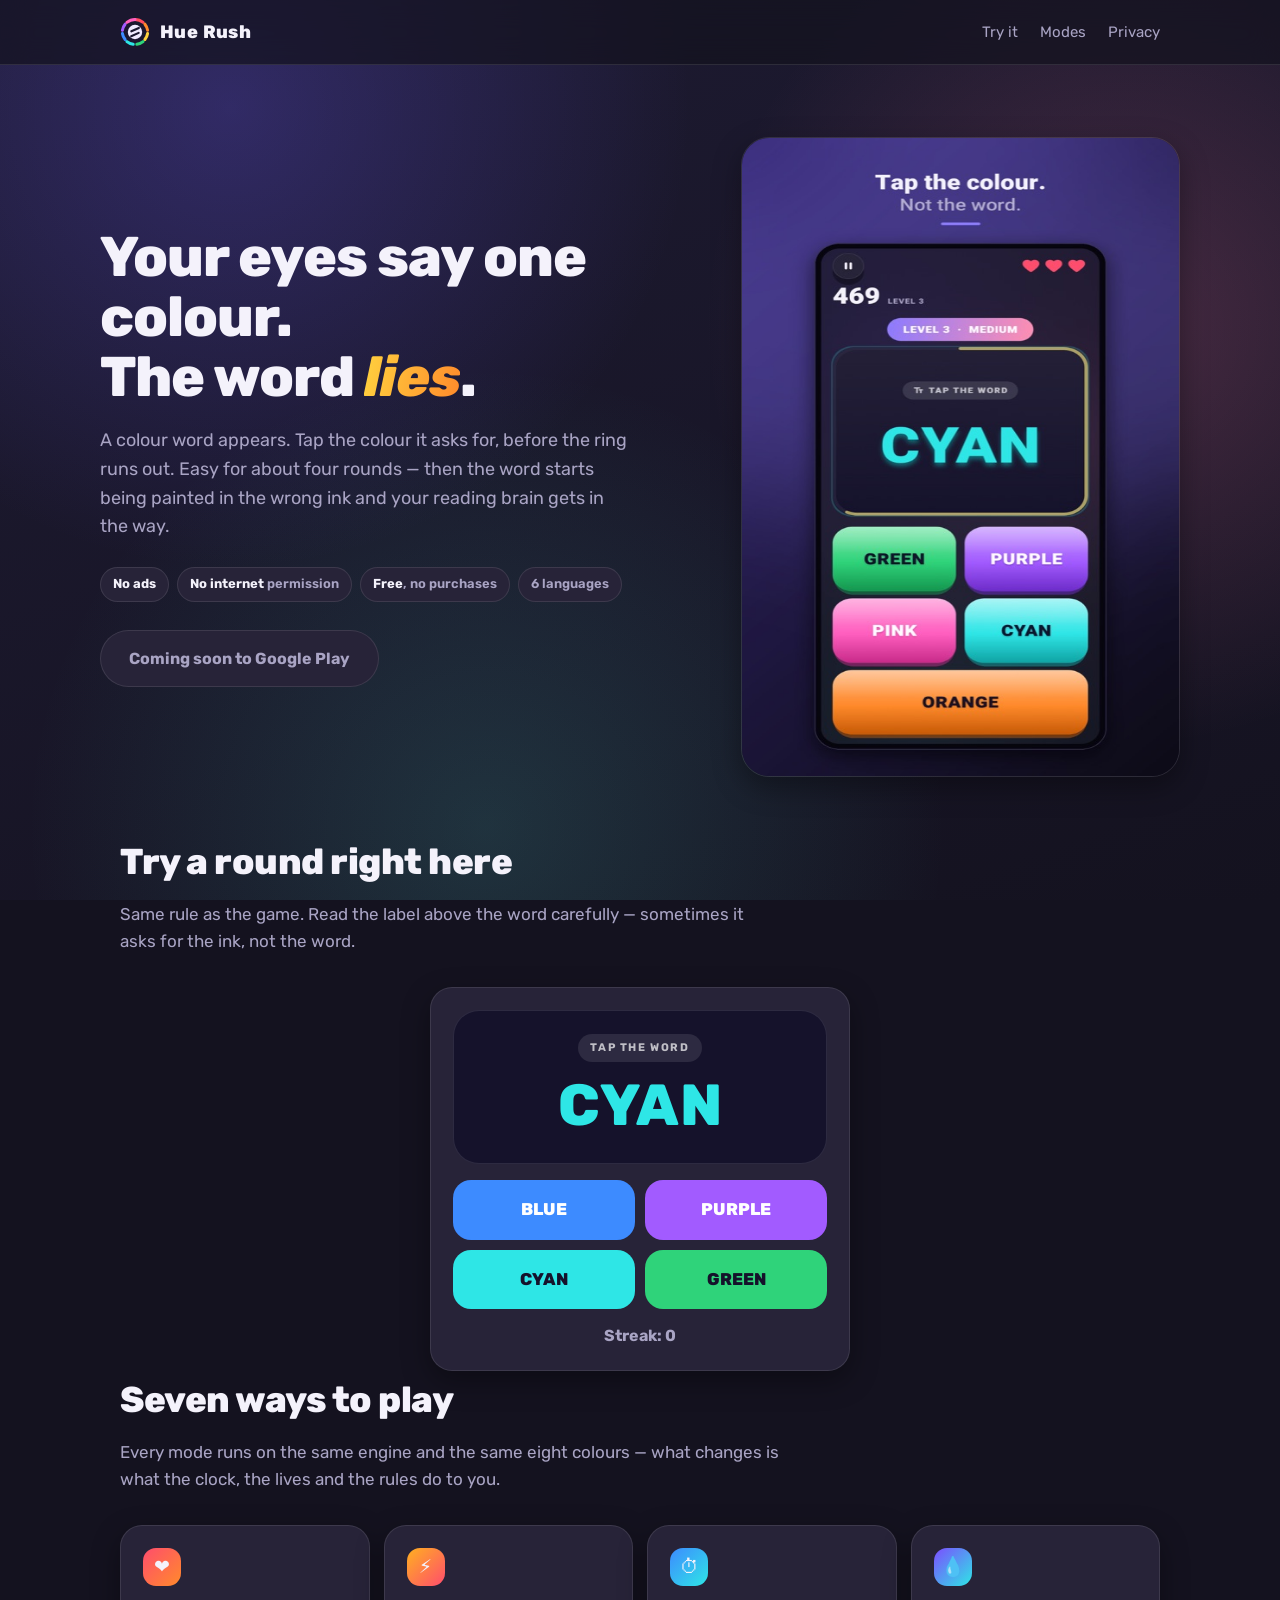
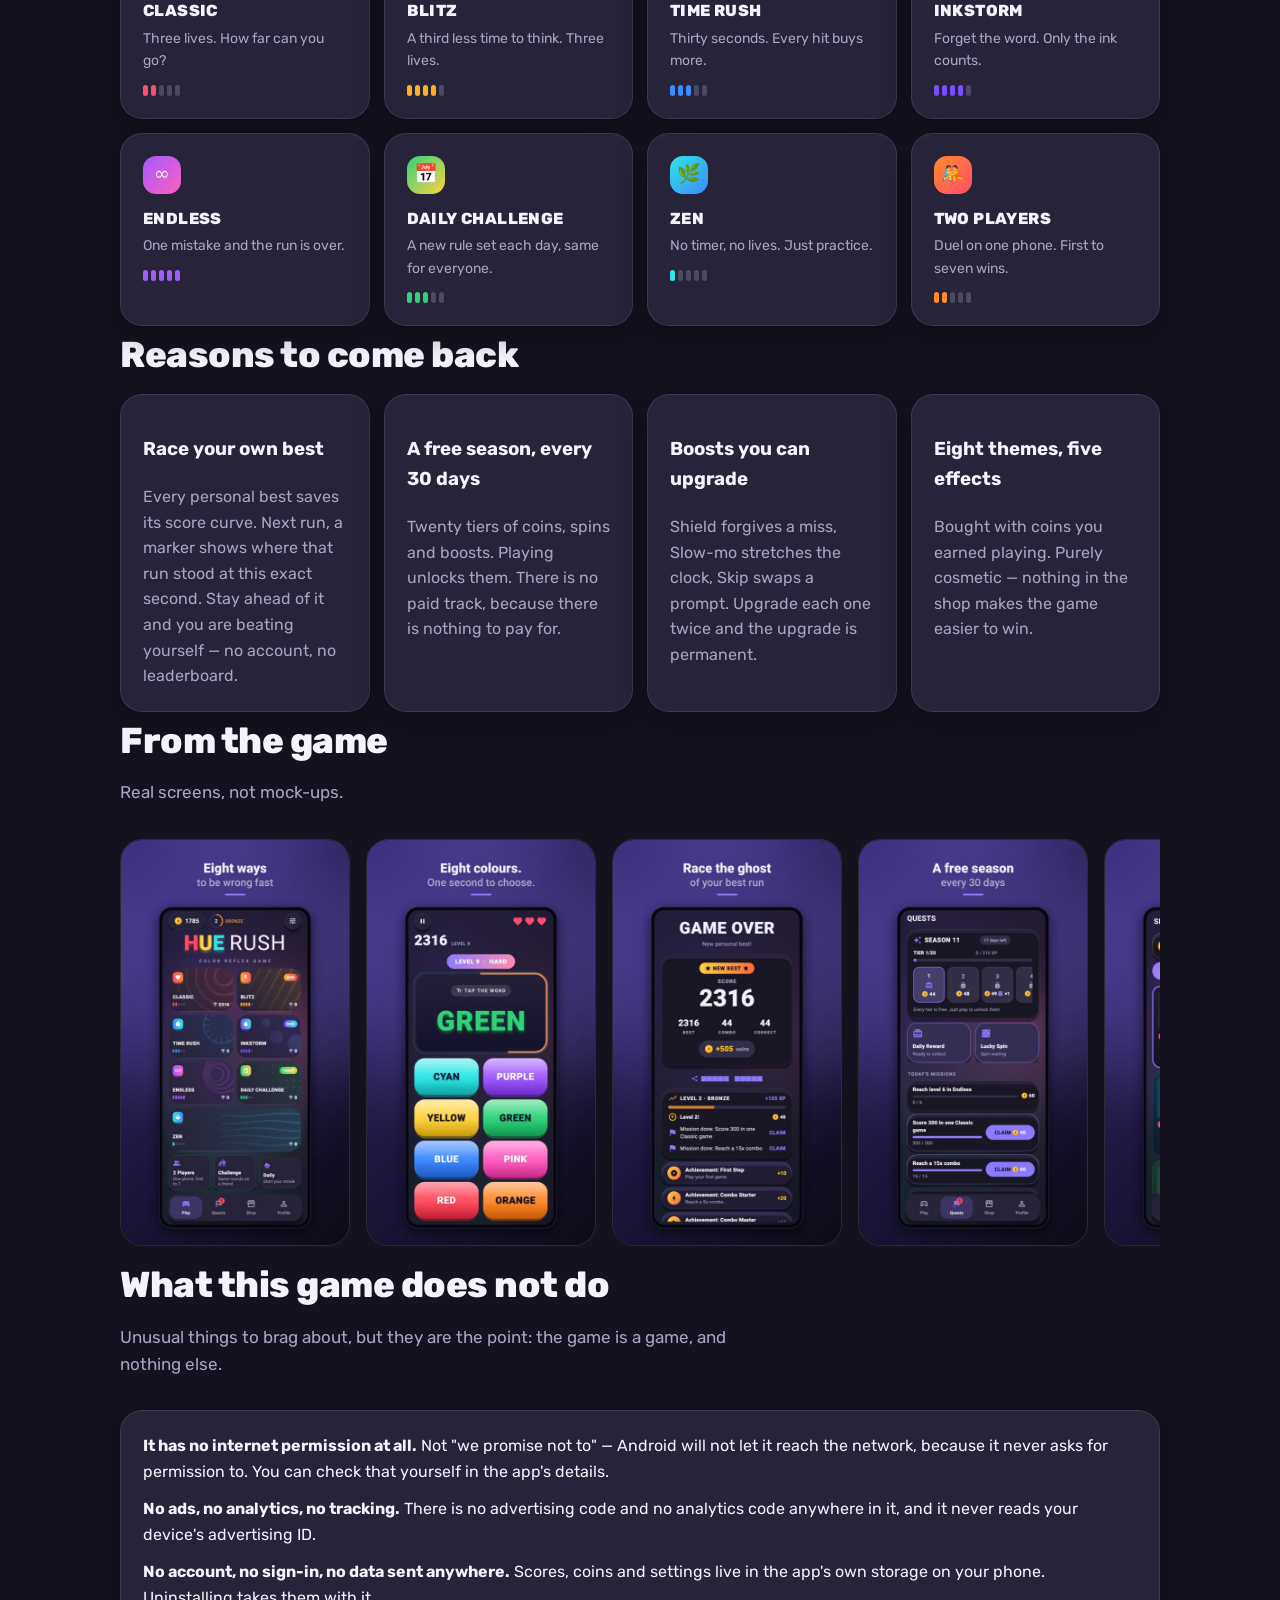
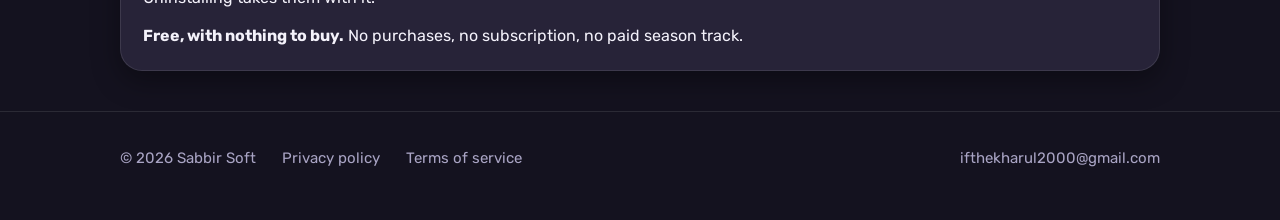
==== commit faaf4b17: "Put the rush streaks in the site's mark The icon's centre was a plain disc that said nothing. It now" ====
--- a/index.html
+++ b/index.html
@@ -29,7 +29,9 @@
           <path d="M8 44a42 42 0 0 1 9-20" stroke="#A25BFF"/>
           <path d="M23 18A42 42 0 0 1 50 8" stroke="#FF5FBF"/>
         </g>
-        <circle cx="50" cy="50" r="24" fill="#EFEAFF"/>
+        <!-- Disc with two speed streaks punched out; path data comes
+             from mark_path_data() in tool/generate_icons.py. -->
+        <path d="M26.00,50.00 a24.00,24.00 0 1,0 48.00,0 a24.00,24.00 0 1,0 -48.00,0 Z M39.33,50.81 L64.32,39.68 A3.60,3.60 0 0,0 61.39,33.11 L36.40,44.23 A3.60,3.60 0 0,0 39.33,50.81 Z M38.80,67.33 L63.80,56.20 A3.60,3.60 0 0,0 60.87,49.63 L35.87,60.76 A3.60,3.60 0 0,0 38.80,67.33 Z" fill="#EFEAFF" fill-rule="evenodd"/>
       </svg>
       Hue Rush
     </a>
